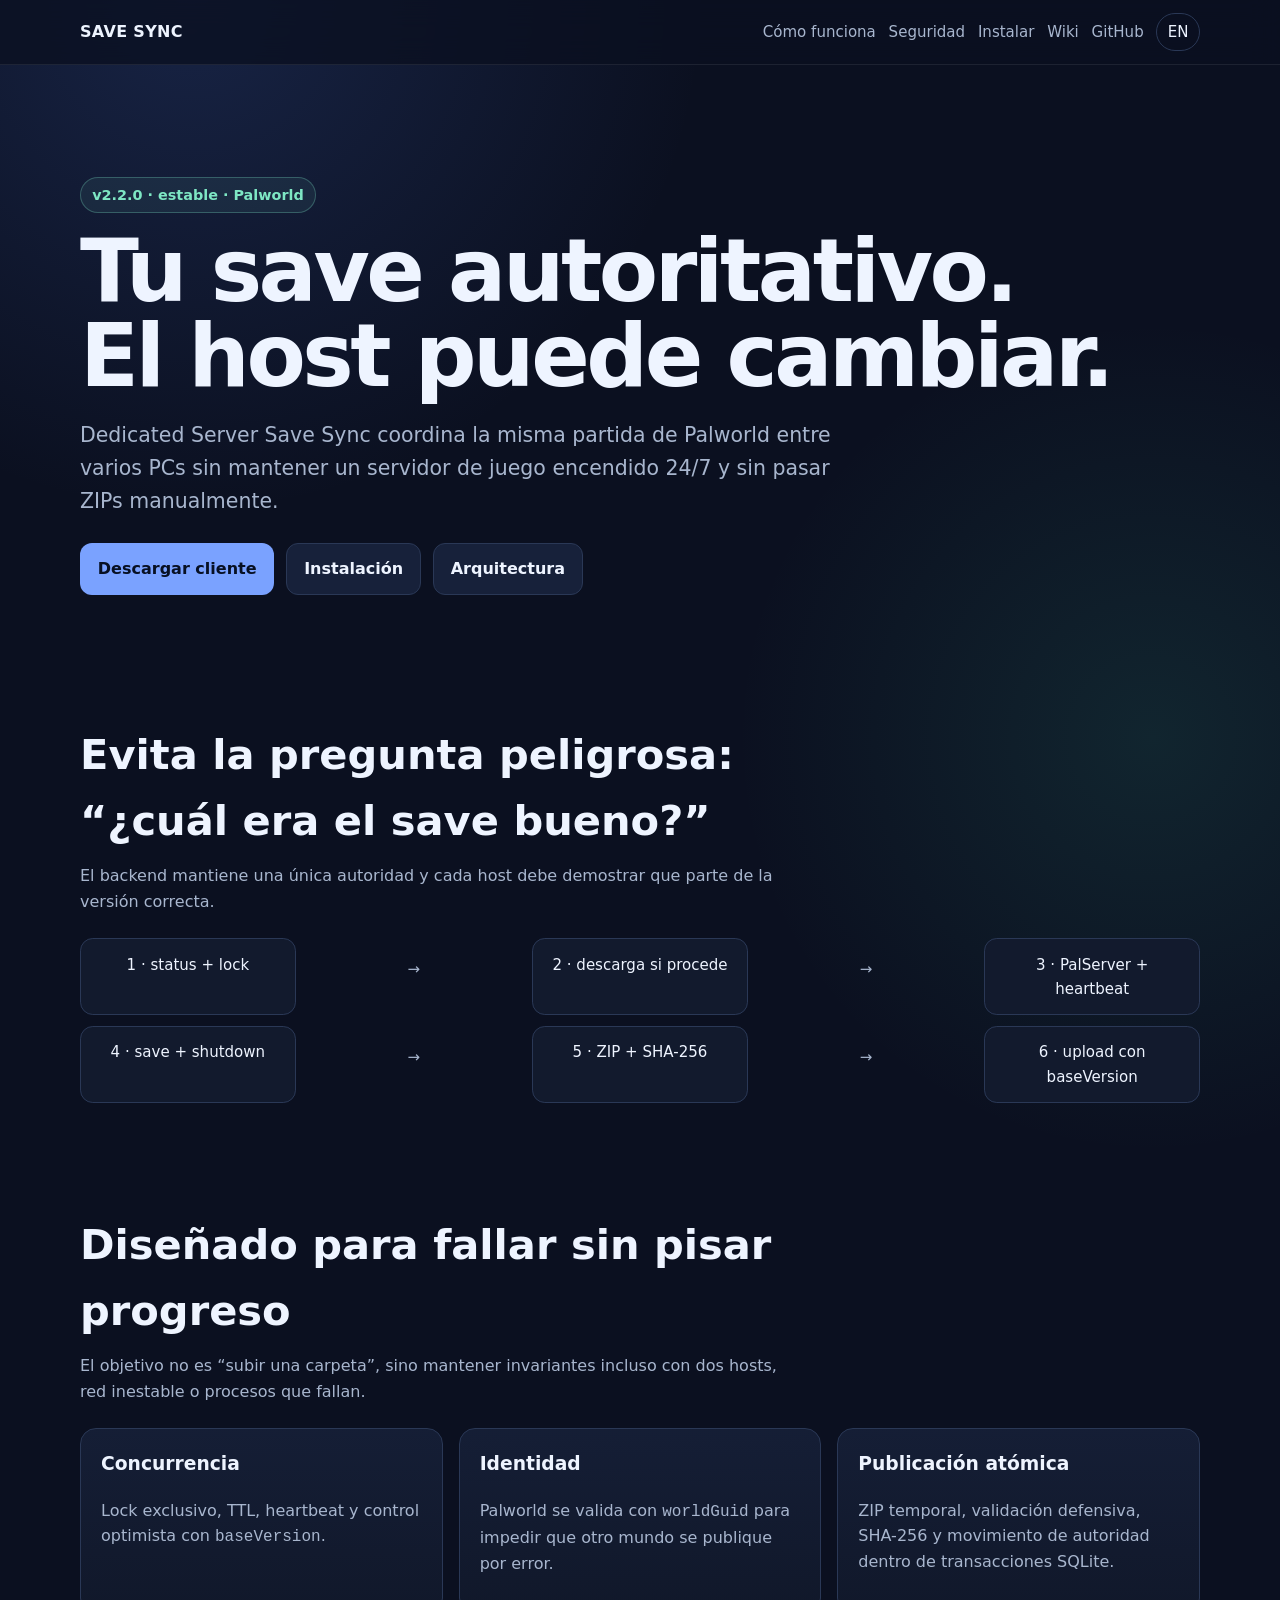
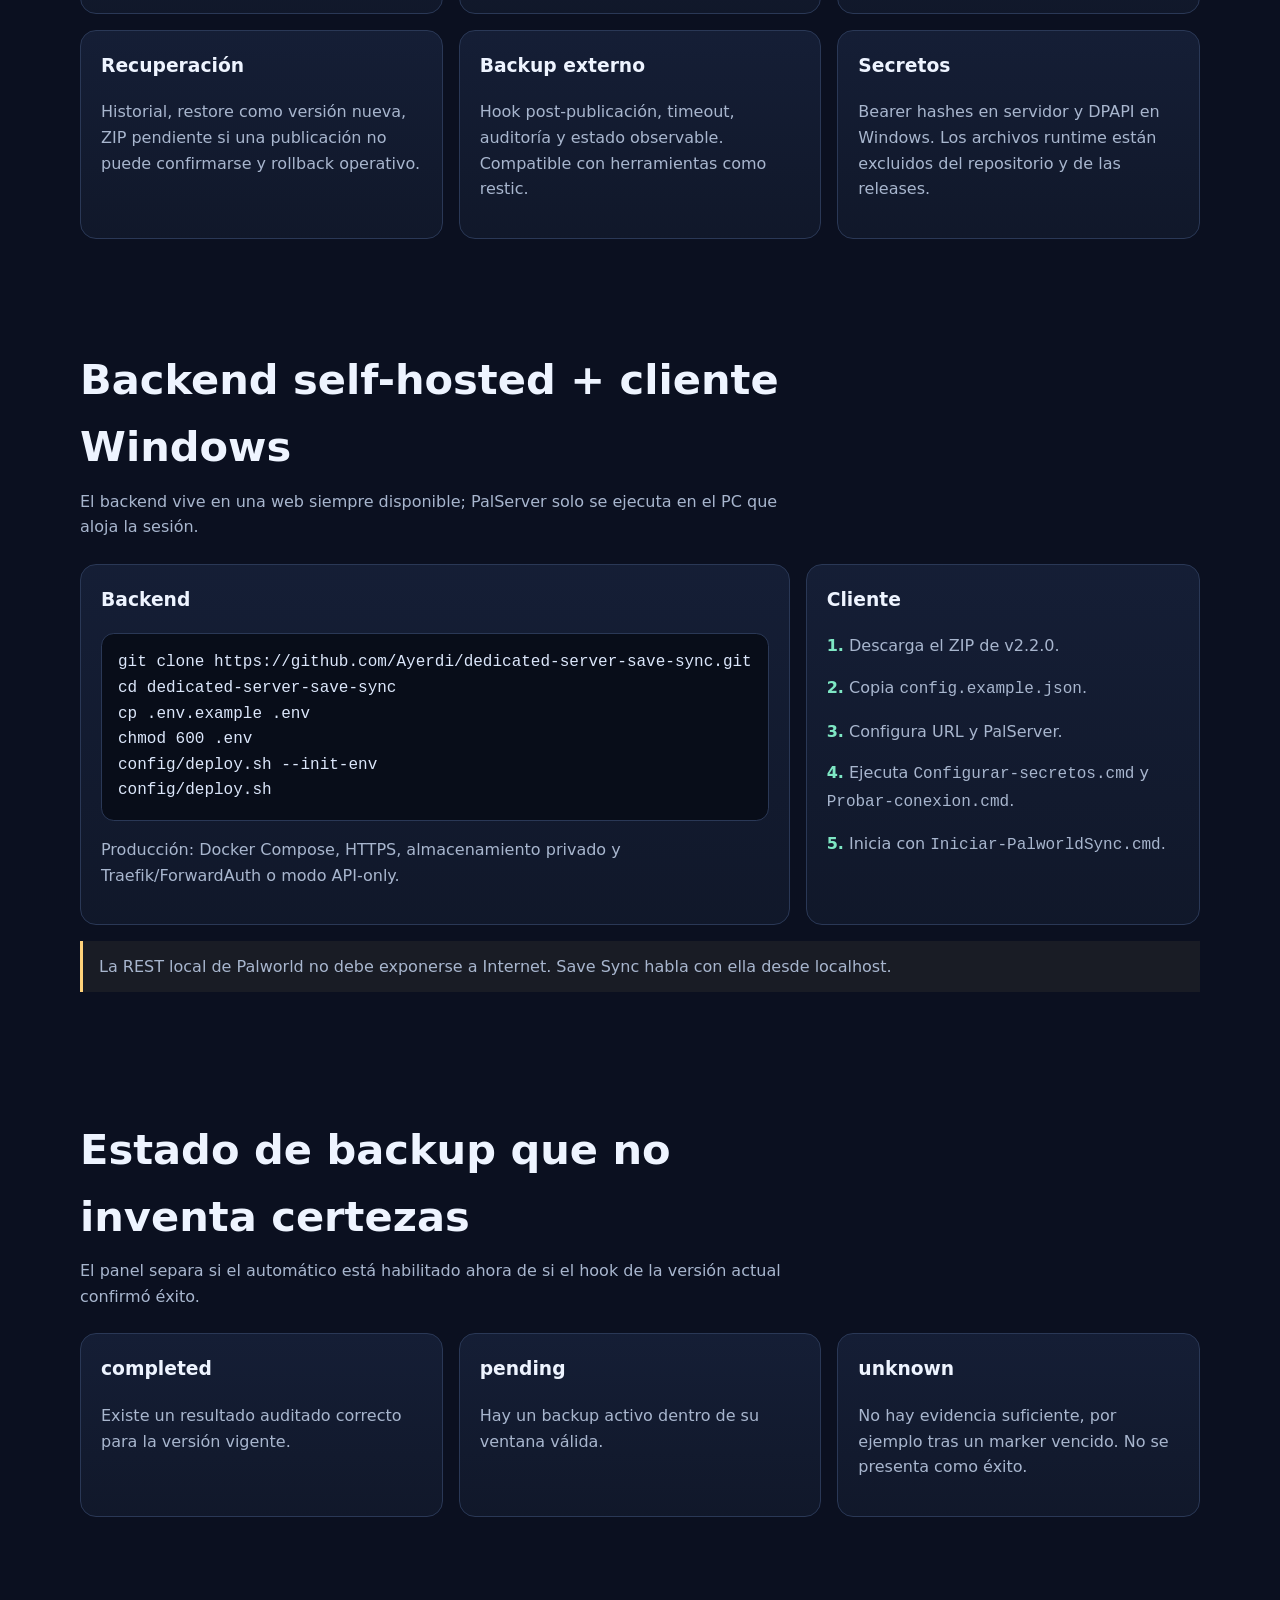
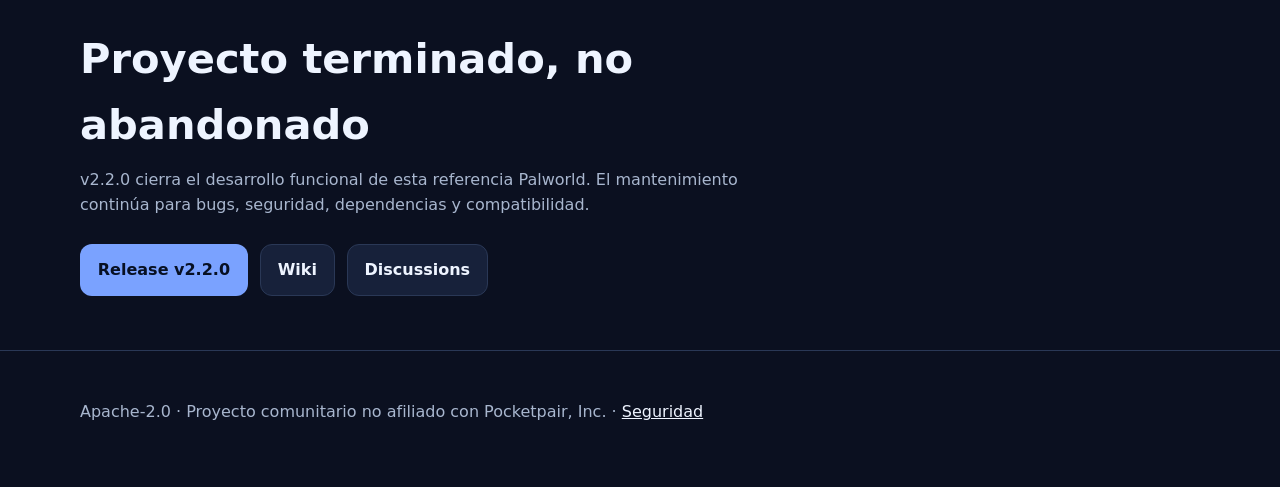
==== site/index.html @ 67faeaa0 "docs: añadir GitHub Pages bilingüe" ====
<!doctype html>
<html lang="es">
<head>
  <meta charset="utf-8">
  <meta name="viewport" content="width=device-width, initial-scale=1">
  <meta name="description" content="Sincronización segura de saves para alternar el servidor dedicado de Palworld entre varios PCs.">
  <title>Dedicated Server Save Sync · Palworld</title>
  <link rel="stylesheet" href="./assets/style.css">
</head>
<body>
<nav>
  <div class="wrap navbar">
    <a class="brand" href="./">SAVE SYNC</a>
    <div class="navlinks">
      <a href="#como">Cómo funciona</a>
      <a href="#seguridad">Seguridad</a>
      <a href="#instalar">Instalar</a>
      <a href="https://github.com/Ayerdi/dedicated-server-save-sync/wiki">Wiki</a>
      <a href="https://github.com/Ayerdi/dedicated-server-save-sync">GitHub</a>
      <a class="lang" href="./en/">EN</a>
    </div>
  </div>
</nav>

<header class="hero">
  <div class="wrap">
    <span class="kicker">v2.2.0 · estable · Palworld</span>
    <h1>Tu save autoritativo.<br>El host puede cambiar.</h1>
    <p>
      Dedicated Server Save Sync coordina la misma partida de Palworld entre
      varios PCs sin mantener un servidor de juego encendido 24/7 y sin pasar
      ZIPs manualmente.
    </p>
    <div class="actions">
      <a class="button primary" href="https://github.com/Ayerdi/dedicated-server-save-sync/releases/latest">Descargar cliente</a>
      <a class="button" href="https://github.com/Ayerdi/dedicated-server-save-sync#inicio-rápido">Instalación</a>
      <a class="button" href="https://github.com/Ayerdi/dedicated-server-save-sync/blob/main/docs/ARCHITECTURE.md">Arquitectura</a>
    </div>
  </div>
</header>

<main>
<section id="como">
  <div class="wrap">
    <div class="section-title">
      <h2>Evita la pregunta peligrosa: “¿cuál era el save bueno?”</h2>
      <p>El backend mantiene una única autoridad y cada host debe demostrar que parte de la versión correcta.</p>
    </div>
    <div class="flow">
      <div>1 · status + lock</div><div class="arrow">→</div>
      <div>2 · descarga si procede</div><div class="arrow">→</div>
      <div>3 · PalServer + heartbeat</div>
    </div>
    <div class="flow" style="margin-top:.65rem">
      <div>4 · save + shutdown</div><div class="arrow">→</div>
      <div>5 · ZIP + SHA-256</div><div class="arrow">→</div>
      <div>6 · upload con baseVersion</div>
    </div>
  </div>
</section>

<section id="seguridad">
  <div class="wrap">
    <div class="section-title">
      <h2>Diseñado para fallar sin pisar progreso</h2>
      <p>El objetivo no es “subir una carpeta”, sino mantener invariantes incluso con dos hosts, red inestable o procesos que fallan.</p>
    </div>
    <div class="grid">
      <article class="card"><h3>Concurrencia</h3><p>Lock exclusivo, TTL, heartbeat y control optimista con <code>baseVersion</code>.</p></article>
      <article class="card"><h3>Identidad</h3><p>Palworld se valida con <code>worldGuid</code> para impedir que otro mundo se publique por error.</p></article>
      <article class="card"><h3>Publicación atómica</h3><p>ZIP temporal, validación defensiva, SHA-256 y movimiento de autoridad dentro de transacciones SQLite.</p></article>
      <article class="card"><h3>Recuperación</h3><p>Historial, restore como versión nueva, ZIP pendiente si una publicación no puede confirmarse y rollback operativo.</p></article>
      <article class="card"><h3>Backup externo</h3><p>Hook post-publicación, timeout, auditoría y estado observable. Compatible con herramientas como restic.</p></article>
      <article class="card"><h3>Secretos</h3><p>Bearer hashes en servidor y DPAPI en Windows. Los archivos runtime están excluidos del repositorio y de las releases.</p></article>
    </div>
  </div>
</section>

<section id="instalar">
  <div class="wrap">
    <div class="section-title">
      <h2>Backend self-hosted + cliente Windows</h2>
      <p>El backend vive en una web siempre disponible; PalServer solo se ejecuta en el PC que aloja la sesión.</p>
    </div>
    <div class="status">
      <div class="card">
        <h3>Backend</h3>
        <pre>git clone https://github.com/Ayerdi/dedicated-server-save-sync.git
cd dedicated-server-save-sync
cp .env.example .env
chmod 600 .env
config/deploy.sh --init-env
config/deploy.sh</pre>
        <p>Producción: Docker Compose, HTTPS, almacenamiento privado y Traefik/ForwardAuth o modo API-only.</p>
      </div>
      <div class="card">
        <h3>Cliente</h3>
        <p><strong>1.</strong> Descarga el ZIP de v2.2.0.</p>
        <p><strong>2.</strong> Copia <code>config.example.json</code>.</p>
        <p><strong>3.</strong> Configura URL y PalServer.</p>
        <p><strong>4.</strong> Ejecuta <code>Configurar-secretos.cmd</code> y <code>Probar-conexion.cmd</code>.</p>
        <p><strong>5.</strong> Inicia con <code>Iniciar-PalworldSync.cmd</code>.</p>
      </div>
    </div>
    <p class="note">La REST local de Palworld no debe exponerse a Internet. Save Sync habla con ella desde localhost.</p>
  </div>
</section>

<section>
  <div class="wrap">
    <div class="section-title">
      <h2>Estado de backup que no inventa certezas</h2>
      <p>El panel separa si el automático está habilitado ahora de si el hook de la versión actual confirmó éxito.</p>
    </div>
    <div class="grid">
      <div class="card"><h3>completed</h3><p>Existe un resultado auditado correcto para la versión vigente.</p></div>
      <div class="card"><h3>pending</h3><p>Hay un backup activo dentro de su ventana válida.</p></div>
      <div class="card"><h3>unknown</h3><p>No hay evidencia suficiente, por ejemplo tras un marker vencido. No se presenta como éxito.</p></div>
    </div>
  </div>
</section>

<section>
  <div class="wrap">
    <div class="section-title">
      <h2>Proyecto terminado, no abandonado</h2>
      <p>v2.2.0 cierra el desarrollo funcional de esta referencia Palworld. El mantenimiento continúa para bugs, seguridad, dependencias y compatibilidad.</p>
    </div>
    <div class="actions">
      <a class="button primary" href="https://github.com/Ayerdi/dedicated-server-save-sync/releases/latest">Release v2.2.0</a>
      <a class="button" href="https://github.com/Ayerdi/dedicated-server-save-sync/wiki">Wiki</a>
      <a class="button" href="https://github.com/Ayerdi/dedicated-server-save-sync/discussions">Discussions</a>
    </div>
  </div>
</section>
</main>

<footer>
  <div class="wrap">
    Apache-2.0 · Proyecto comunitario no afiliado con Pocketpair, Inc. ·
    <a href="https://github.com/Ayerdi/dedicated-server-save-sync/security/policy">Seguridad</a>
  </div>
</footer>
</body>
</html>
---- site/assets/style.css ----
:root {
  color-scheme: dark;
  --bg: #0b1020;
  --panel: #121a2d;
  --panel-2: #17213a;
  --text: #eef4ff;
  --muted: #a8b6ce;
  --line: #2a3856;
  --accent: #7aa2ff;
  --accent-2: #7ee7c4;
  --warn: #ffd27a;
  --max: 1120px;
  font-family: Inter, ui-sans-serif, system-ui, -apple-system, BlinkMacSystemFont,
    "Segoe UI", sans-serif;
}
* { box-sizing: border-box; }
html { scroll-behavior: smooth; }
body {
  margin: 0;
  background:
    radial-gradient(circle at 15% 0%, rgba(68, 105, 200, .22), transparent 32rem),
    radial-gradient(circle at 90% 20%, rgba(61, 189, 155, .12), transparent 26rem),
    var(--bg);
  color: var(--text);
  line-height: 1.6;
}
a { color: inherit; }
.wrap { width: min(var(--max), calc(100% - 2rem)); margin: 0 auto; }
nav {
  position: sticky; top: 0; z-index: 10;
  border-bottom: 1px solid rgba(255,255,255,.08);
  backdrop-filter: blur(14px);
  background: rgba(11,16,32,.78);
}
.navbar {
  min-height: 64px; display: flex; align-items: center; gap: 1rem;
  justify-content: space-between;
}
.brand { font-weight: 800; letter-spacing: .02em; text-decoration: none; }
.navlinks { display: flex; flex-wrap: wrap; gap: .8rem; align-items: center; }
.navlinks a { color: var(--muted); text-decoration: none; font-size: .94rem; }
.navlinks a:hover { color: var(--text); }
.lang {
  border: 1px solid var(--line); border-radius: 999px; padding: .35rem .65rem;
  color: var(--text) !important;
}
.hero { padding: 7rem 0 4.5rem; }
.kicker {
  display: inline-flex; gap: .5rem; align-items: center;
  padding: .35rem .7rem; border-radius: 999px;
  border: 1px solid rgba(126,231,196,.28);
  color: var(--accent-2); background: rgba(126,231,196,.08);
  font-size: .9rem; font-weight: 700;
}
h1 { font-size: clamp(2.6rem, 8vw, 5.4rem); line-height: .98; margin: 1rem 0; letter-spacing: -.04em; }
.hero p { max-width: 760px; font-size: clamp(1.08rem, 2vw, 1.28rem); color: var(--muted); }
.actions { display: flex; flex-wrap: wrap; gap: .75rem; margin-top: 1.6rem; }
.button {
  display: inline-flex; align-items: center; justify-content: center;
  padding: .78rem 1.05rem; border-radius: .75rem; text-decoration: none;
  font-weight: 700; border: 1px solid var(--line);
  background: var(--panel-2);
}
.button.primary { background: var(--accent); color: #071023; border-color: transparent; }
.button:hover { transform: translateY(-1px); }
section { padding: 3.4rem 0; }
.section-title { max-width: 720px; margin-bottom: 1.5rem; }
.section-title h2 { margin: 0 0 .5rem; font-size: clamp(1.8rem, 4vw, 2.6rem); }
.section-title p { margin: 0; color: var(--muted); }
.grid { display: grid; grid-template-columns: repeat(3, 1fr); gap: 1rem; }
.card {
  border: 1px solid var(--line); border-radius: 1rem; padding: 1.25rem;
  background: linear-gradient(180deg, rgba(23,33,58,.82), rgba(18,26,45,.8));
}
.card h3 { margin-top: 0; }
.card p, .card li { color: var(--muted); }
.card code, pre {
  font-family: ui-monospace, SFMono-Regular, Menlo, Consolas, monospace;
}
pre {
  overflow-x: auto; background: #080d19; padding: 1rem; border-radius: .8rem;
  border: 1px solid var(--line); color: #dce7fb;
}
.flow {
  display: grid; grid-template-columns: repeat(5, 1fr); gap: .65rem; align-items: stretch;
}
.flow div {
  border: 1px solid var(--line); border-radius: .8rem; padding: .85rem;
  background: var(--panel); text-align: center; font-size: .94rem;
}
.flow .arrow { border: 0; background: transparent; color: var(--muted); padding-top: 1.2rem; }
.status {
  display: grid; grid-template-columns: 1fr 1fr; gap: 1rem;
}
.status strong { color: var(--accent-2); }
.note {
  border-left: 3px solid var(--warn); padding: .8rem 1rem; color: var(--muted);
  background: rgba(255,210,122,.06);
}
footer { padding: 3rem 0 4rem; color: var(--muted); border-top: 1px solid var(--line); }
footer a { color: var(--text); }
@media (max-width: 820px) {
  .grid, .status { grid-template-columns: 1fr; }
  .flow { grid-template-columns: 1fr; }
  .flow .arrow { padding: 0; transform: rotate(90deg); }
  .hero { padding-top: 4.5rem; }
}
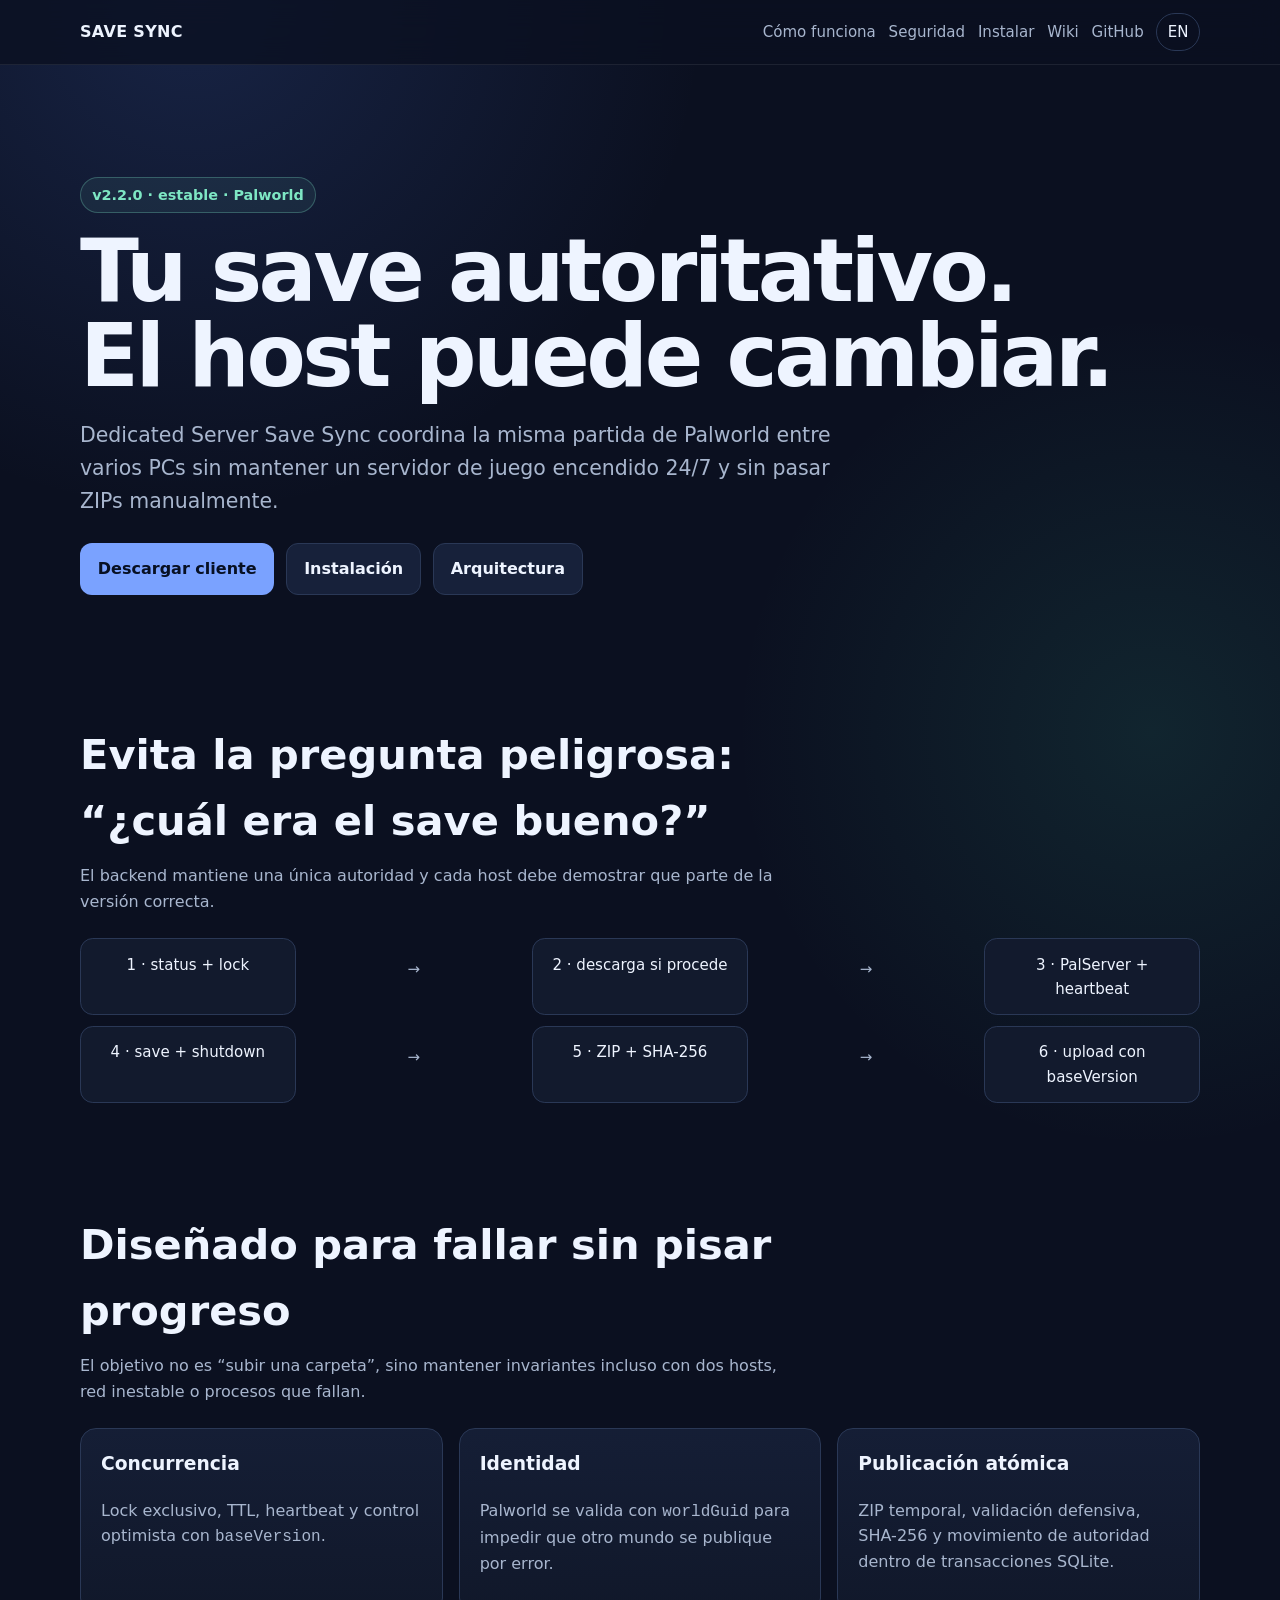
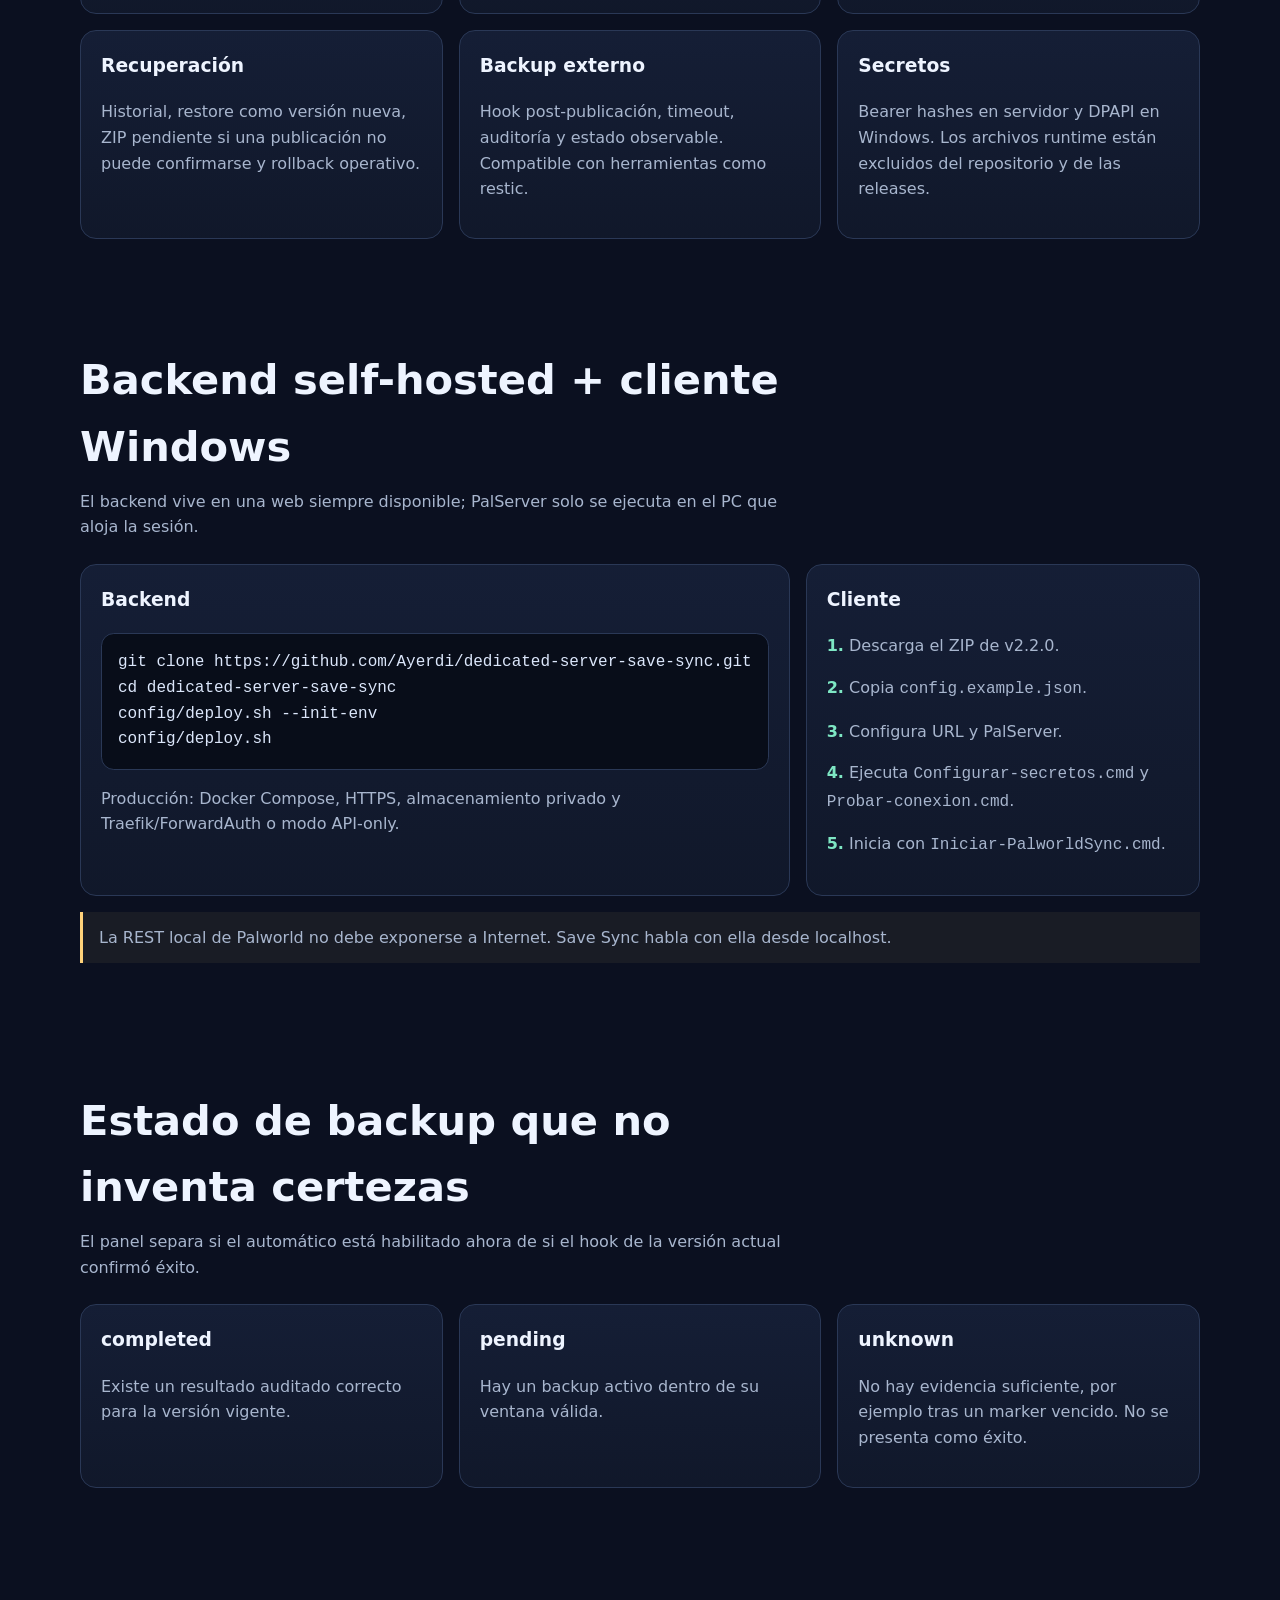
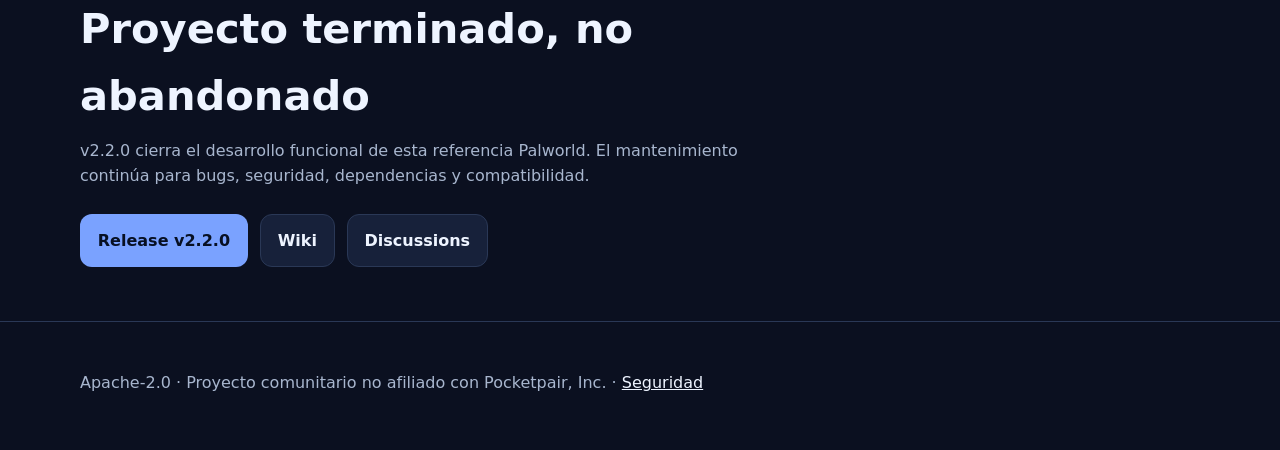
==== commit 43b0a47b: "docs: corregir flujo de instalación inicial" ====
--- a/site/index.html
+++ b/site/index.html
@@ -87,8 +87,6 @@
         <h3>Backend</h3>
         <pre>git clone https://github.com/Ayerdi/dedicated-server-save-sync.git
 cd dedicated-server-save-sync
-cp .env.example .env
-chmod 600 .env
 config/deploy.sh --init-env
 config/deploy.sh</pre>
         <p>Producción: Docker Compose, HTTPS, almacenamiento privado y Traefik/ForwardAuth o modo API-only.</p>
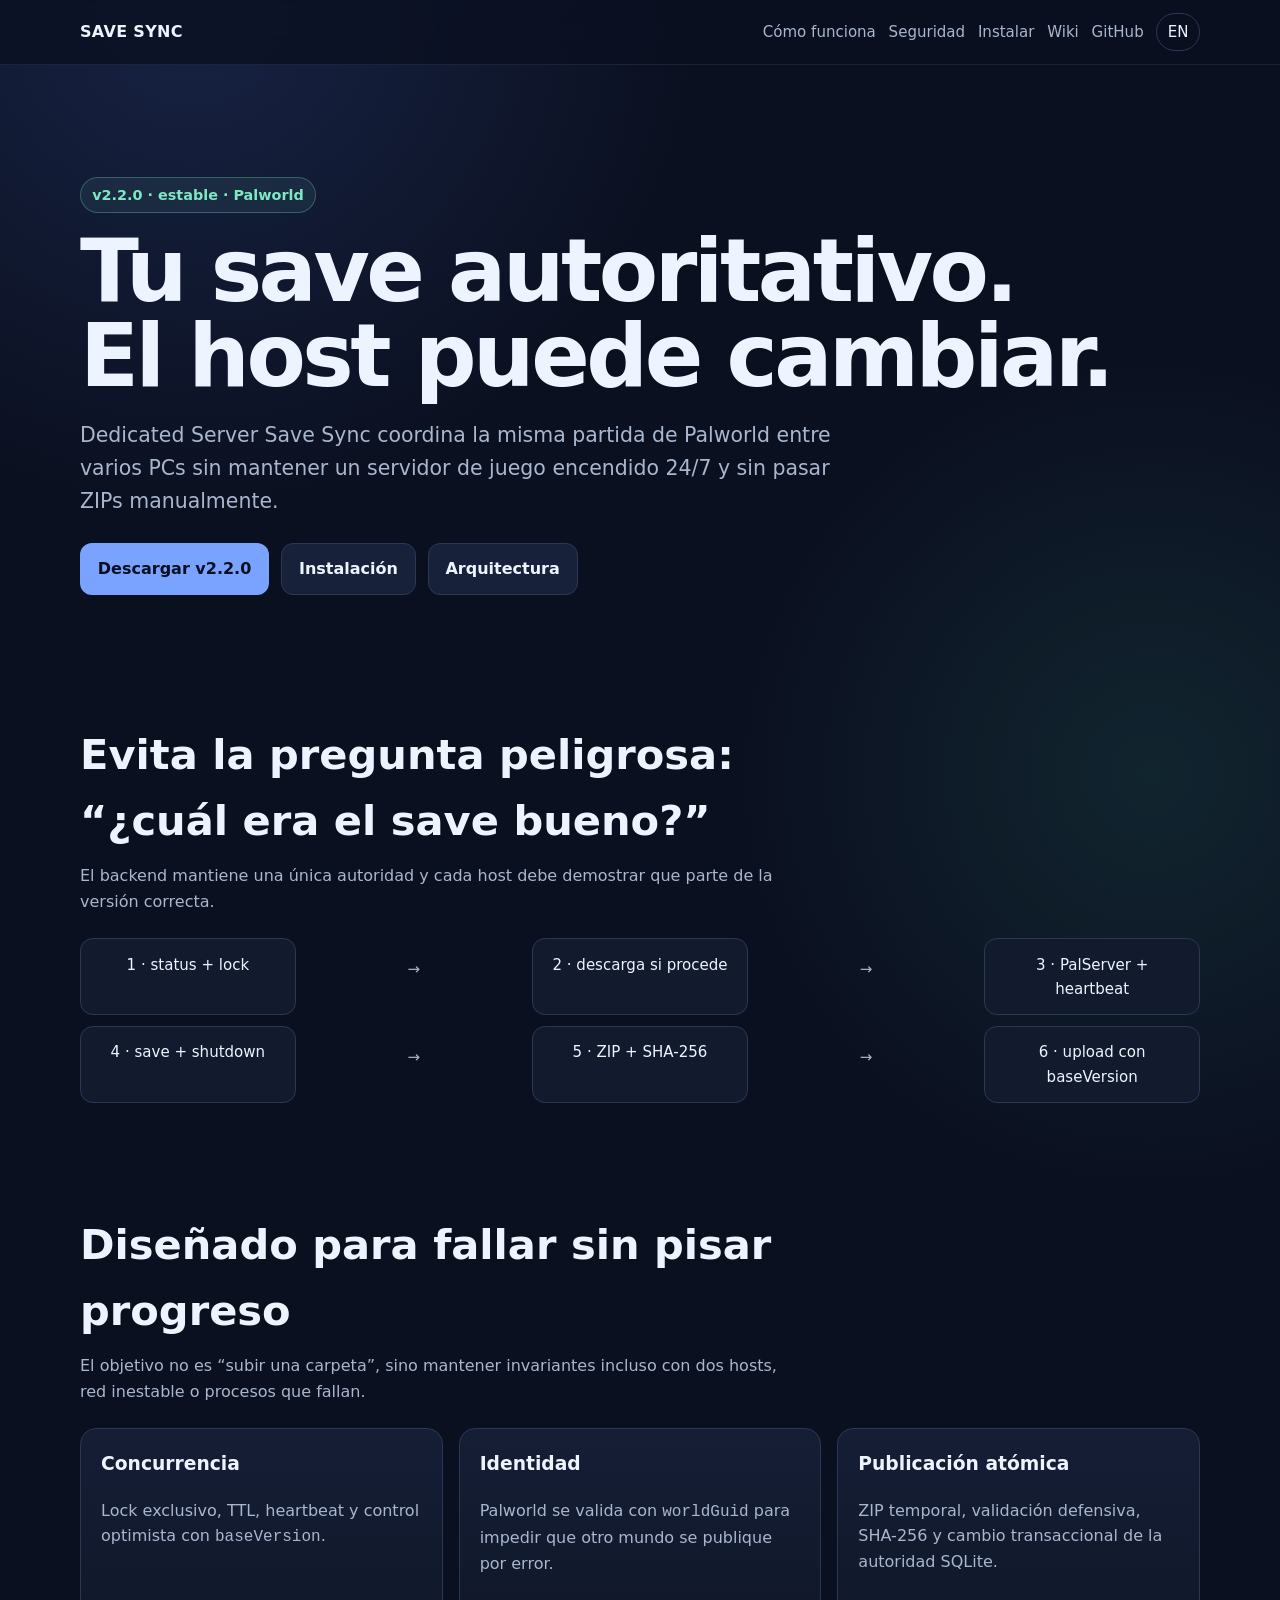
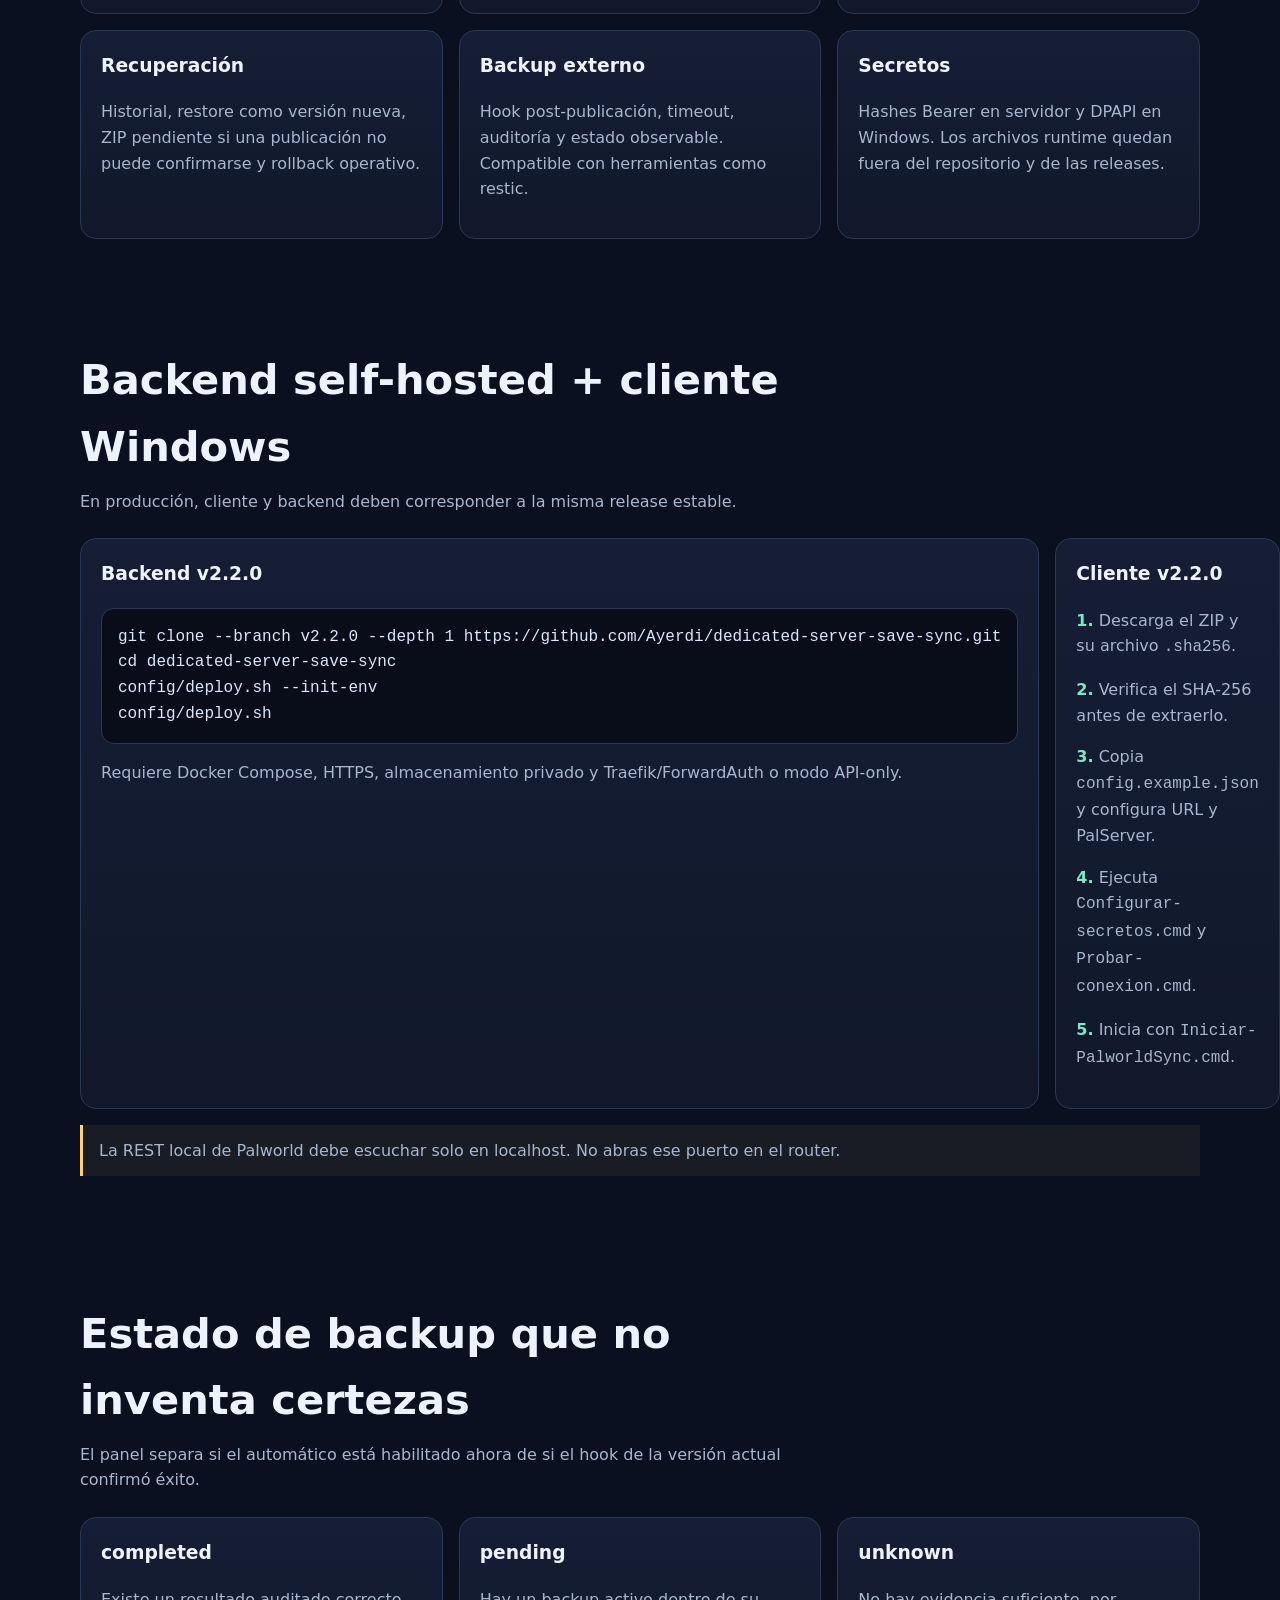
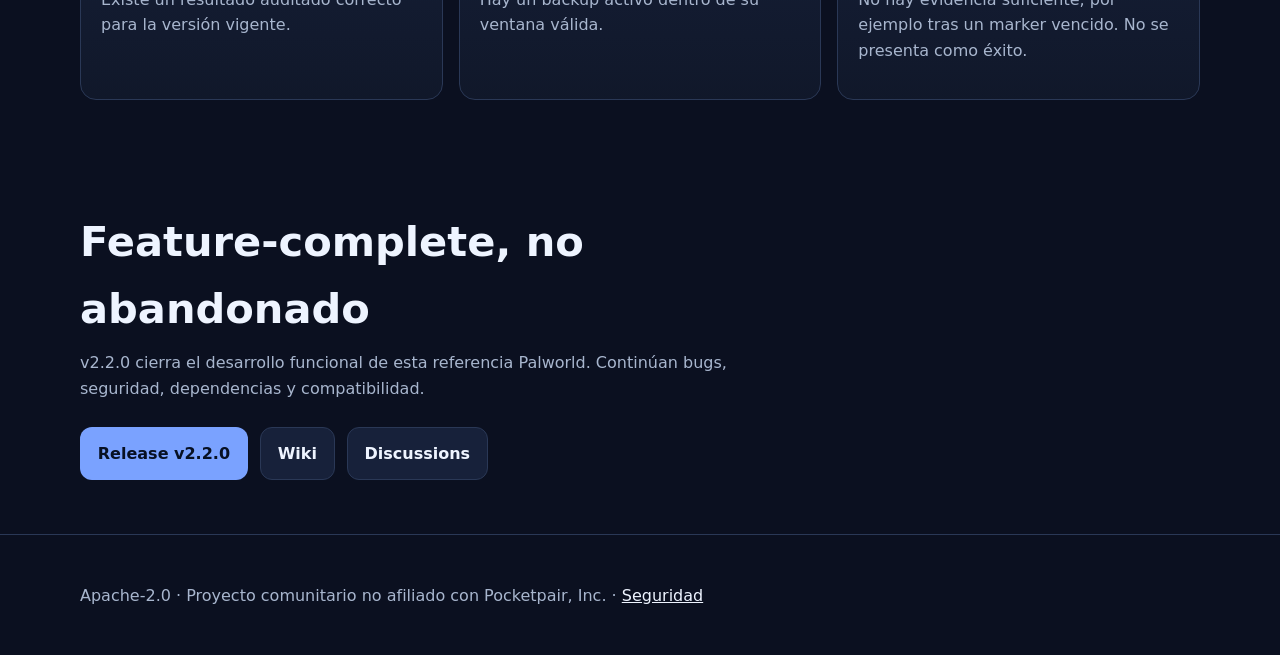
==== commit abd54661: "docs: harden public release" ====
--- a/site/index.html
+++ b/site/index.html
@@ -4,11 +4,17 @@
   <meta charset="utf-8">
   <meta name="viewport" content="width=device-width, initial-scale=1">
   <meta name="description" content="Sincronización segura de saves para alternar el servidor dedicado de Palworld entre varios PCs.">
+  <link rel="canonical" href="https://ayerdi.github.io/dedicated-server-save-sync/">
+  <link rel="alternate" hreflang="es" href="https://ayerdi.github.io/dedicated-server-save-sync/">
+  <link rel="alternate" hreflang="en" href="https://ayerdi.github.io/dedicated-server-save-sync/en/">
+  <link rel="alternate" hreflang="x-default" href="https://ayerdi.github.io/dedicated-server-save-sync/">
+  <meta name="theme-color" content="#0b1020">
   <title>Dedicated Server Save Sync · Palworld</title>
   <link rel="stylesheet" href="./assets/style.css">
 </head>
 <body>
-<nav>
+<a class="skip-link" href="#contenido">Saltar al contenido</a>
+<nav aria-label="Navegación principal">
   <div class="wrap navbar">
     <a class="brand" href="./">SAVE SYNC</a>
     <div class="navlinks">
@@ -17,7 +23,7 @@
       <a href="#instalar">Instalar</a>
       <a href="https://github.com/Ayerdi/dedicated-server-save-sync/wiki">Wiki</a>
       <a href="https://github.com/Ayerdi/dedicated-server-save-sync">GitHub</a>
-      <a class="lang" href="./en/">EN</a>
+      <a class="lang" href="./en/" lang="en" hreflang="en">EN</a>
     </div>
   </div>
 </nav>
@@ -32,28 +38,28 @@
       ZIPs manualmente.
     </p>
     <div class="actions">
-      <a class="button primary" href="https://github.com/Ayerdi/dedicated-server-save-sync/releases/latest">Descargar cliente</a>
-      <a class="button" href="https://github.com/Ayerdi/dedicated-server-save-sync#inicio-rápido">Instalación</a>
-      <a class="button" href="https://github.com/Ayerdi/dedicated-server-save-sync/blob/main/docs/ARCHITECTURE.md">Arquitectura</a>
+      <a class="button primary" href="https://github.com/Ayerdi/dedicated-server-save-sync/releases/tag/v2.2.0">Descargar v2.2.0</a>
+      <a class="button" href="#instalar">Instalación</a>
+      <a class="button" href="https://github.com/Ayerdi/dedicated-server-save-sync/blob/v2.2.0/docs/ARCHITECTURE.md">Arquitectura</a>
     </div>
   </div>
 </header>
 
-<main>
+<main id="contenido">
 <section id="como">
   <div class="wrap">
     <div class="section-title">
       <h2>Evita la pregunta peligrosa: “¿cuál era el save bueno?”</h2>
       <p>El backend mantiene una única autoridad y cada host debe demostrar que parte de la versión correcta.</p>
     </div>
-    <div class="flow">
-      <div>1 · status + lock</div><div class="arrow">→</div>
-      <div>2 · descarga si procede</div><div class="arrow">→</div>
+    <div class="flow" aria-label="Flujo de inicio">
+      <div>1 · status + lock</div><div class="arrow" aria-hidden="true">→</div>
+      <div>2 · descarga si procede</div><div class="arrow" aria-hidden="true">→</div>
       <div>3 · PalServer + heartbeat</div>
     </div>
-    <div class="flow" style="margin-top:.65rem">
-      <div>4 · save + shutdown</div><div class="arrow">→</div>
-      <div>5 · ZIP + SHA-256</div><div class="arrow">→</div>
+    <div class="flow flow-secondary" aria-label="Flujo de publicación">
+      <div>4 · save + shutdown</div><div class="arrow" aria-hidden="true">→</div>
+      <div>5 · ZIP + SHA-256</div><div class="arrow" aria-hidden="true">→</div>
       <div>6 · upload con baseVersion</div>
     </div>
   </div>
@@ -68,10 +74,10 @@
     <div class="grid">
       <article class="card"><h3>Concurrencia</h3><p>Lock exclusivo, TTL, heartbeat y control optimista con <code>baseVersion</code>.</p></article>
       <article class="card"><h3>Identidad</h3><p>Palworld se valida con <code>worldGuid</code> para impedir que otro mundo se publique por error.</p></article>
-      <article class="card"><h3>Publicación atómica</h3><p>ZIP temporal, validación defensiva, SHA-256 y movimiento de autoridad dentro de transacciones SQLite.</p></article>
+      <article class="card"><h3>Publicación atómica</h3><p>ZIP temporal, validación defensiva, SHA-256 y cambio transaccional de la autoridad SQLite.</p></article>
       <article class="card"><h3>Recuperación</h3><p>Historial, restore como versión nueva, ZIP pendiente si una publicación no puede confirmarse y rollback operativo.</p></article>
       <article class="card"><h3>Backup externo</h3><p>Hook post-publicación, timeout, auditoría y estado observable. Compatible con herramientas como restic.</p></article>
-      <article class="card"><h3>Secretos</h3><p>Bearer hashes en servidor y DPAPI en Windows. Los archivos runtime están excluidos del repositorio y de las releases.</p></article>
+      <article class="card"><h3>Secretos</h3><p>Hashes Bearer en servidor y DPAPI en Windows. Los archivos runtime quedan fuera del repositorio y de las releases.</p></article>
     </div>
   </div>
 </section>
@@ -80,27 +86,27 @@
   <div class="wrap">
     <div class="section-title">
       <h2>Backend self-hosted + cliente Windows</h2>
-      <p>El backend vive en una web siempre disponible; PalServer solo se ejecuta en el PC que aloja la sesión.</p>
+      <p>En producción, cliente y backend deben corresponder a la misma release estable.</p>
     </div>
     <div class="status">
       <div class="card">
-        <h3>Backend</h3>
-        <pre>git clone https://github.com/Ayerdi/dedicated-server-save-sync.git
+        <h3>Backend v2.2.0</h3>
+        <pre>git clone --branch v2.2.0 --depth 1 https://github.com/Ayerdi/dedicated-server-save-sync.git
 cd dedicated-server-save-sync
 config/deploy.sh --init-env
 config/deploy.sh</pre>
-        <p>Producción: Docker Compose, HTTPS, almacenamiento privado y Traefik/ForwardAuth o modo API-only.</p>
+        <p>Requiere Docker Compose, HTTPS, almacenamiento privado y Traefik/ForwardAuth o modo API-only.</p>
       </div>
       <div class="card">
-        <h3>Cliente</h3>
-        <p><strong>1.</strong> Descarga el ZIP de v2.2.0.</p>
-        <p><strong>2.</strong> Copia <code>config.example.json</code>.</p>
-        <p><strong>3.</strong> Configura URL y PalServer.</p>
+        <h3>Cliente v2.2.0</h3>
+        <p><strong>1.</strong> Descarga el ZIP y su archivo <code>.sha256</code>.</p>
+        <p><strong>2.</strong> Verifica el SHA-256 antes de extraerlo.</p>
+        <p><strong>3.</strong> Copia <code>config.example.json</code> y configura URL y PalServer.</p>
         <p><strong>4.</strong> Ejecuta <code>Configurar-secretos.cmd</code> y <code>Probar-conexion.cmd</code>.</p>
         <p><strong>5.</strong> Inicia con <code>Iniciar-PalworldSync.cmd</code>.</p>
       </div>
     </div>
-    <p class="note">La REST local de Palworld no debe exponerse a Internet. Save Sync habla con ella desde localhost.</p>
+    <p class="note">La REST local de Palworld debe escuchar solo en localhost. No abras ese puerto en el router.</p>
   </div>
 </section>
 
@@ -121,11 +127,11 @@
 <section>
   <div class="wrap">
     <div class="section-title">
-      <h2>Proyecto terminado, no abandonado</h2>
-      <p>v2.2.0 cierra el desarrollo funcional de esta referencia Palworld. El mantenimiento continúa para bugs, seguridad, dependencias y compatibilidad.</p>
+      <h2>Feature-complete, no abandonado</h2>
+      <p>v2.2.0 cierra el desarrollo funcional de esta referencia Palworld. Continúan bugs, seguridad, dependencias y compatibilidad.</p>
     </div>
     <div class="actions">
-      <a class="button primary" href="https://github.com/Ayerdi/dedicated-server-save-sync/releases/latest">Release v2.2.0</a>
+      <a class="button primary" href="https://github.com/Ayerdi/dedicated-server-save-sync/releases/tag/v2.2.0">Release v2.2.0</a>
       <a class="button" href="https://github.com/Ayerdi/dedicated-server-save-sync/wiki">Wiki</a>
       <a class="button" href="https://github.com/Ayerdi/dedicated-server-save-sync/discussions">Discussions</a>
     </div>
--- a/site/assets/style.css
+++ b/site/assets/style.css
@@ -25,6 +25,23 @@
   line-height: 1.6;
 }
 a { color: inherit; }
+a:focus-visible, button:focus-visible {
+  outline: 3px solid var(--warn);
+  outline-offset: 3px;
+}
+.skip-link {
+  position: fixed;
+  top: .75rem;
+  left: .75rem;
+  z-index: 100;
+  padding: .65rem .85rem;
+  border-radius: .55rem;
+  background: var(--text);
+  color: var(--bg);
+  transform: translateY(-200%);
+  transition: transform .15s ease;
+}
+.skip-link:focus { transform: translateY(0); }
 .wrap { width: min(var(--max), calc(100% - 2rem)); margin: 0 auto; }
 nav {
   position: sticky; top: 0; z-index: 10;
@@ -60,6 +77,7 @@
   padding: .78rem 1.05rem; border-radius: .75rem; text-decoration: none;
   font-weight: 700; border: 1px solid var(--line);
   background: var(--panel-2);
+  transition: transform .15s ease, border-color .15s ease;
 }
 .button.primary { background: var(--accent); color: #071023; border-color: transparent; }
 .button:hover { transform: translateY(-1px); }
@@ -84,6 +102,7 @@
 .flow {
   display: grid; grid-template-columns: repeat(5, 1fr); gap: .65rem; align-items: stretch;
 }
+.flow-secondary { margin-top: .65rem; }
 .flow div {
   border: 1px solid var(--line); border-radius: .8rem; padding: .85rem;
   background: var(--panel); text-align: center; font-size: .94rem;
@@ -105,3 +124,7 @@
   .flow .arrow { padding: 0; transform: rotate(90deg); }
   .hero { padding-top: 4.5rem; }
 }
+@media (prefers-reduced-motion: reduce) {
+  html { scroll-behavior: auto; }
+  *, *::before, *::after { scroll-behavior: auto !important; transition: none !important; }
+}
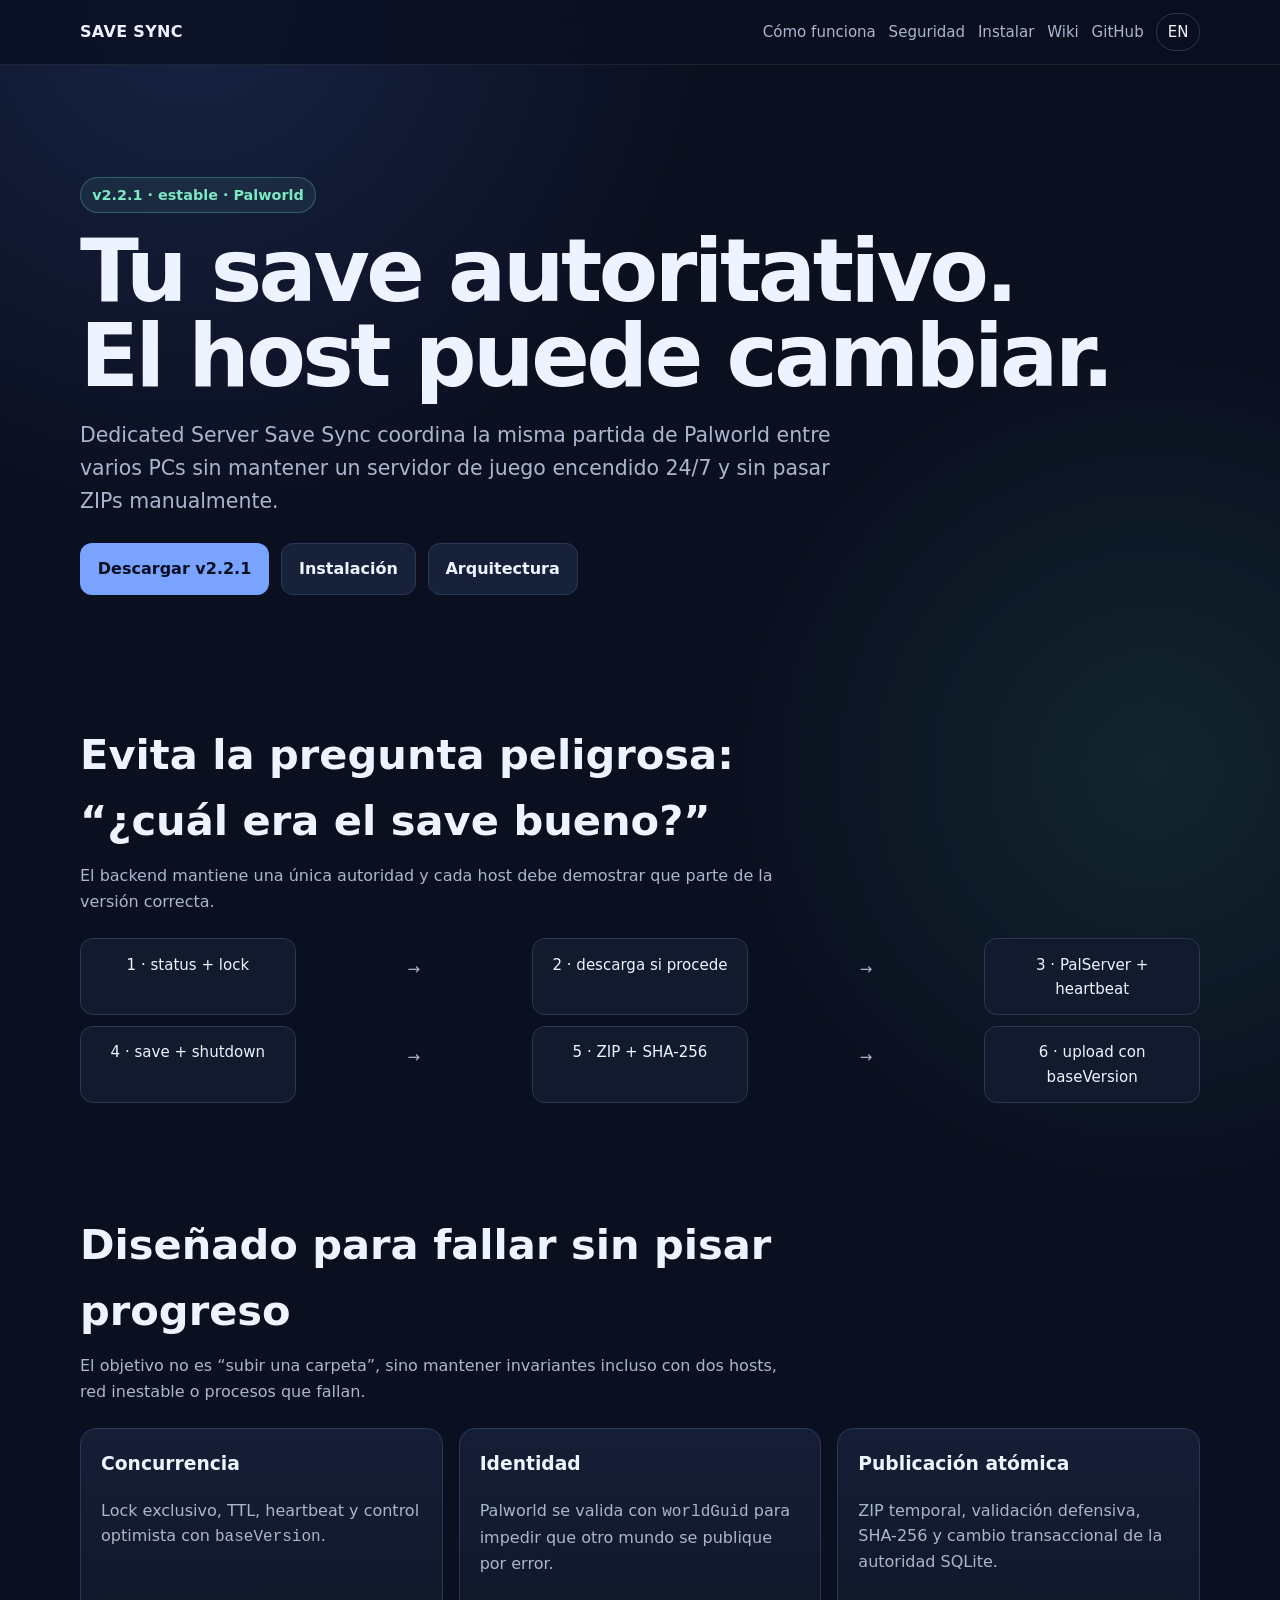
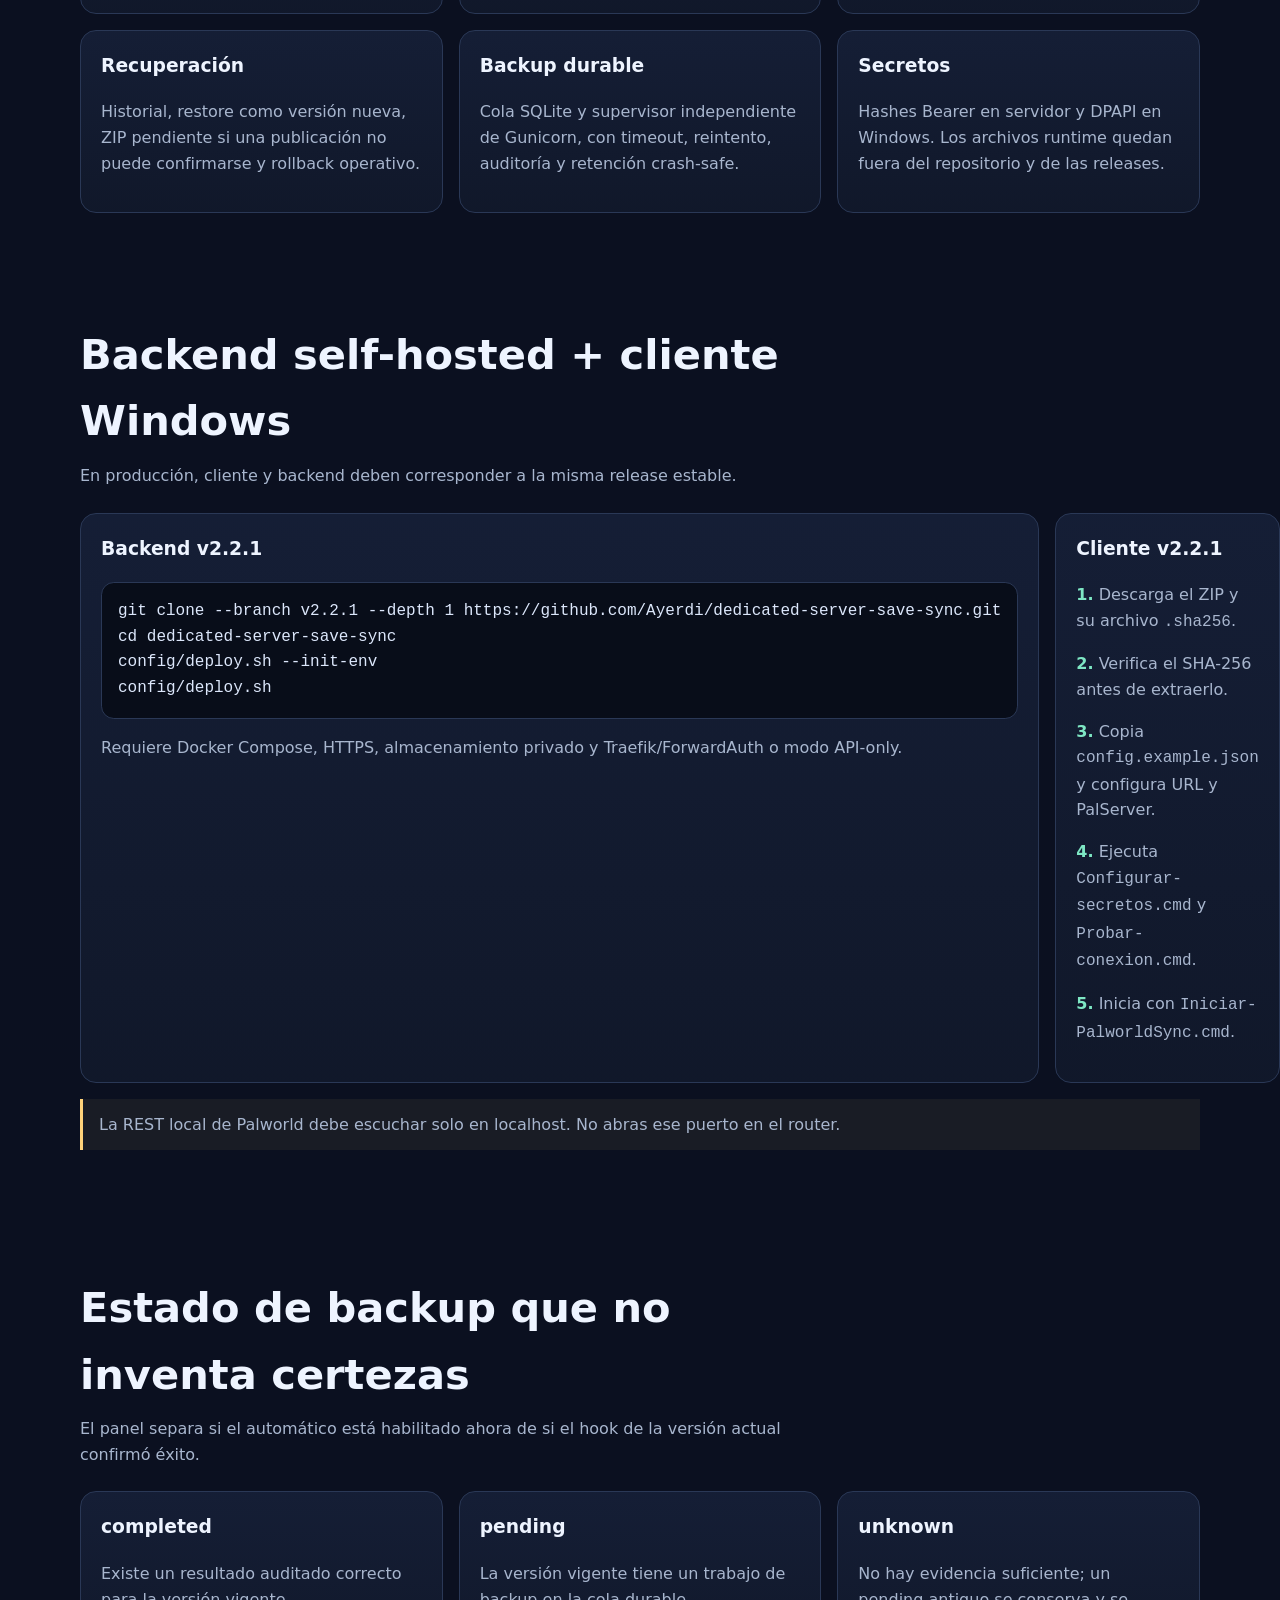
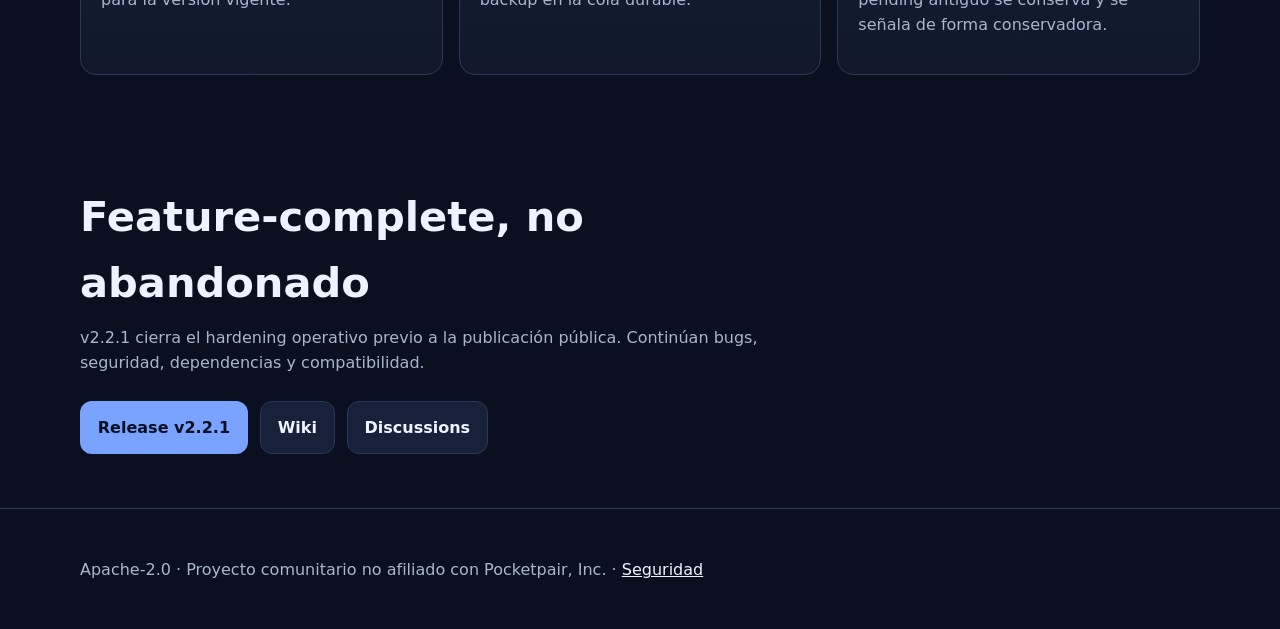
==== commit cac1fb8d: "release: preparar candidato público v2.2.1" ====
--- a/site/index.html
+++ b/site/index.html
@@ -30,7 +30,7 @@
 
 <header class="hero">
   <div class="wrap">
-    <span class="kicker">v2.2.0 · estable · Palworld</span>
+    <span class="kicker">v2.2.1 · estable · Palworld</span>
     <h1>Tu save autoritativo.<br>El host puede cambiar.</h1>
     <p>
       Dedicated Server Save Sync coordina la misma partida de Palworld entre
@@ -38,9 +38,9 @@
       ZIPs manualmente.
     </p>
     <div class="actions">
-      <a class="button primary" href="https://github.com/Ayerdi/dedicated-server-save-sync/releases/tag/v2.2.0">Descargar v2.2.0</a>
+      <a class="button primary" href="https://github.com/Ayerdi/dedicated-server-save-sync/releases/tag/v2.2.1">Descargar v2.2.1</a>
       <a class="button" href="#instalar">Instalación</a>
-      <a class="button" href="https://github.com/Ayerdi/dedicated-server-save-sync/blob/v2.2.0/docs/ARCHITECTURE.md">Arquitectura</a>
+      <a class="button" href="https://github.com/Ayerdi/dedicated-server-save-sync/blob/v2.2.1/docs/ARCHITECTURE.md">Arquitectura</a>
     </div>
   </div>
 </header>
@@ -76,7 +76,7 @@
       <article class="card"><h3>Identidad</h3><p>Palworld se valida con <code>worldGuid</code> para impedir que otro mundo se publique por error.</p></article>
       <article class="card"><h3>Publicación atómica</h3><p>ZIP temporal, validación defensiva, SHA-256 y cambio transaccional de la autoridad SQLite.</p></article>
       <article class="card"><h3>Recuperación</h3><p>Historial, restore como versión nueva, ZIP pendiente si una publicación no puede confirmarse y rollback operativo.</p></article>
-      <article class="card"><h3>Backup externo</h3><p>Hook post-publicación, timeout, auditoría y estado observable. Compatible con herramientas como restic.</p></article>
+      <article class="card"><h3>Backup durable</h3><p>Cola SQLite y supervisor independiente de Gunicorn, con timeout, reintento, auditoría y retención crash-safe.</p></article>
       <article class="card"><h3>Secretos</h3><p>Hashes Bearer en servidor y DPAPI en Windows. Los archivos runtime quedan fuera del repositorio y de las releases.</p></article>
     </div>
   </div>
@@ -90,15 +90,15 @@
     </div>
     <div class="status">
       <div class="card">
-        <h3>Backend v2.2.0</h3>
-        <pre>git clone --branch v2.2.0 --depth 1 https://github.com/Ayerdi/dedicated-server-save-sync.git
+        <h3>Backend v2.2.1</h3>
+        <pre>git clone --branch v2.2.1 --depth 1 https://github.com/Ayerdi/dedicated-server-save-sync.git
 cd dedicated-server-save-sync
 config/deploy.sh --init-env
 config/deploy.sh</pre>
         <p>Requiere Docker Compose, HTTPS, almacenamiento privado y Traefik/ForwardAuth o modo API-only.</p>
       </div>
       <div class="card">
-        <h3>Cliente v2.2.0</h3>
+        <h3>Cliente v2.2.1</h3>
         <p><strong>1.</strong> Descarga el ZIP y su archivo <code>.sha256</code>.</p>
         <p><strong>2.</strong> Verifica el SHA-256 antes de extraerlo.</p>
         <p><strong>3.</strong> Copia <code>config.example.json</code> y configura URL y PalServer.</p>
@@ -118,8 +118,8 @@
     </div>
     <div class="grid">
       <div class="card"><h3>completed</h3><p>Existe un resultado auditado correcto para la versión vigente.</p></div>
-      <div class="card"><h3>pending</h3><p>Hay un backup activo dentro de su ventana válida.</p></div>
-      <div class="card"><h3>unknown</h3><p>No hay evidencia suficiente, por ejemplo tras un marker vencido. No se presenta como éxito.</p></div>
+      <div class="card"><h3>pending</h3><p>La versión vigente tiene un trabajo de backup en la cola durable.</p></div>
+      <div class="card"><h3>unknown</h3><p>No hay evidencia suficiente; un pending antiguo se conserva y se señala de forma conservadora.</p></div>
     </div>
   </div>
 </section>
@@ -128,10 +128,10 @@
   <div class="wrap">
     <div class="section-title">
       <h2>Feature-complete, no abandonado</h2>
-      <p>v2.2.0 cierra el desarrollo funcional de esta referencia Palworld. Continúan bugs, seguridad, dependencias y compatibilidad.</p>
+      <p>v2.2.1 cierra el hardening operativo previo a la publicación pública. Continúan bugs, seguridad, dependencias y compatibilidad.</p>
     </div>
     <div class="actions">
-      <a class="button primary" href="https://github.com/Ayerdi/dedicated-server-save-sync/releases/tag/v2.2.0">Release v2.2.0</a>
+      <a class="button primary" href="https://github.com/Ayerdi/dedicated-server-save-sync/releases/tag/v2.2.1">Release v2.2.1</a>
       <a class="button" href="https://github.com/Ayerdi/dedicated-server-save-sync/wiki">Wiki</a>
       <a class="button" href="https://github.com/Ayerdi/dedicated-server-save-sync/discussions">Discussions</a>
     </div>
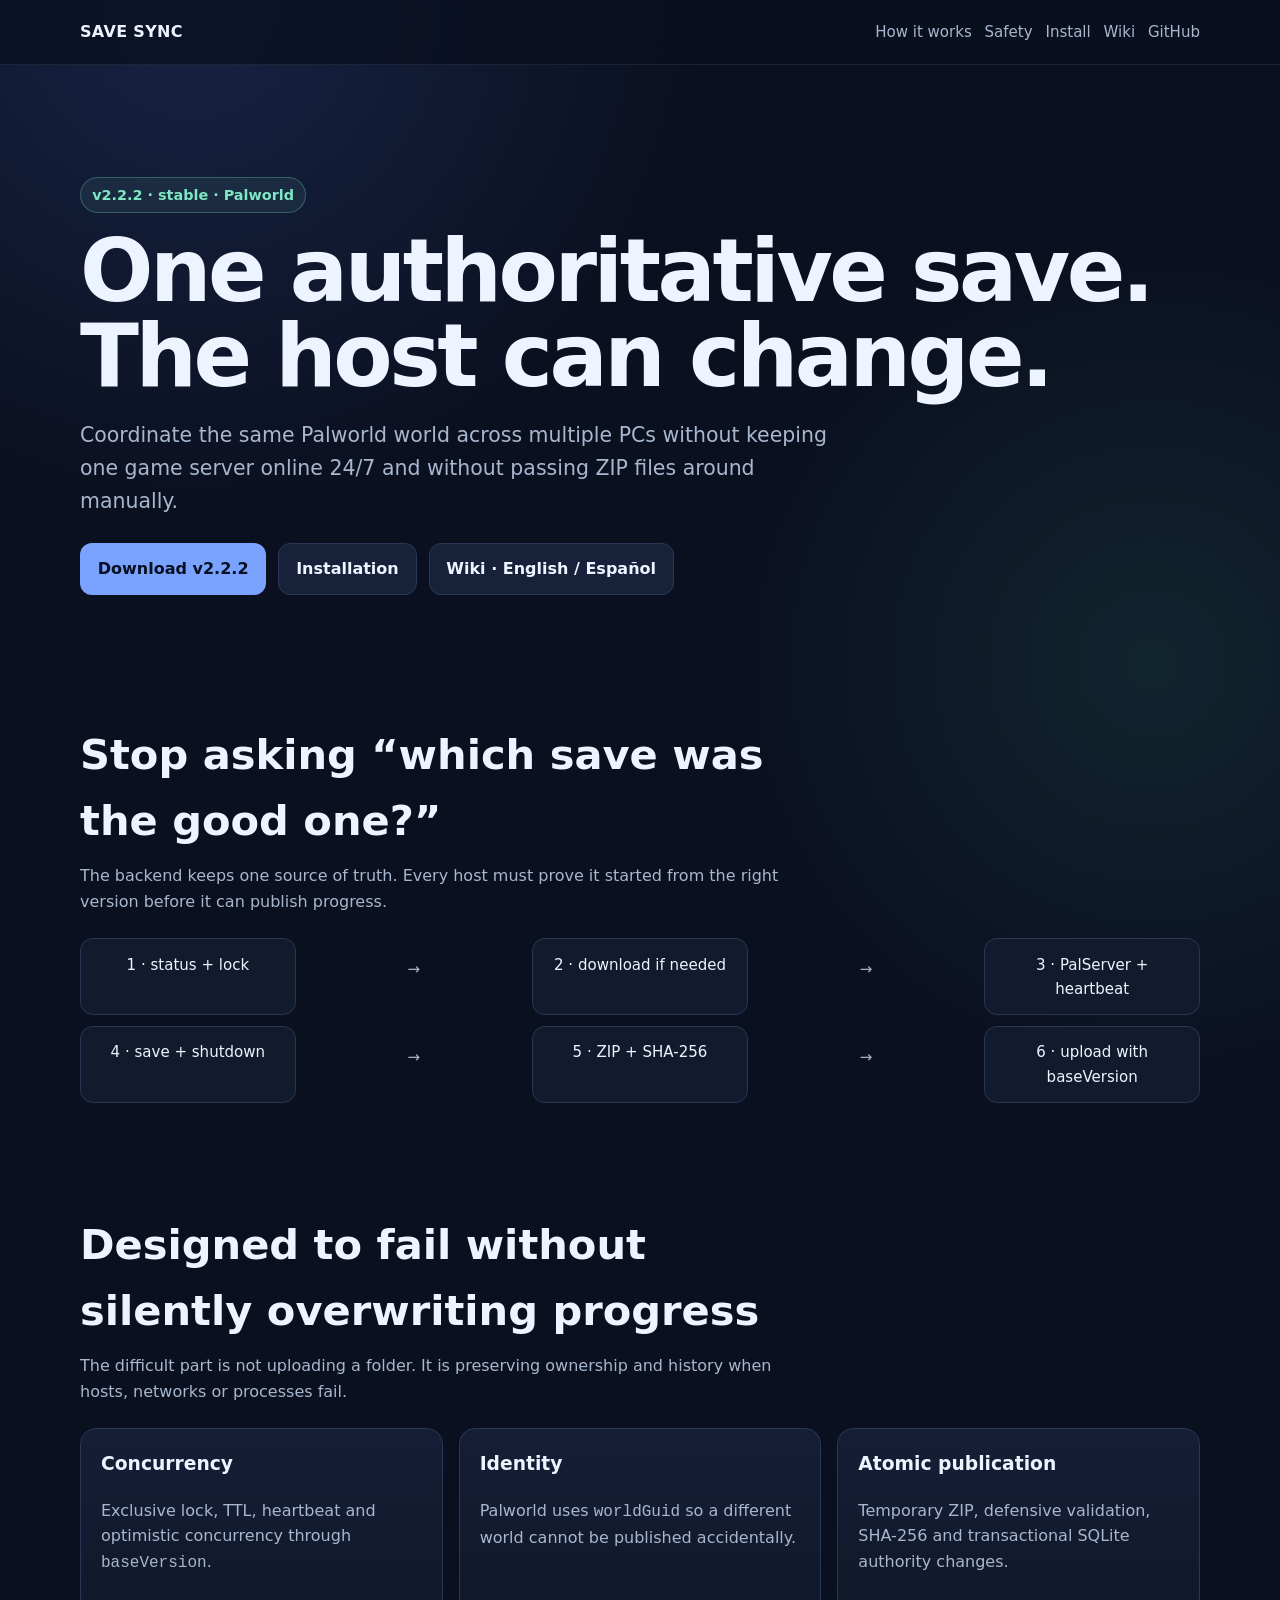
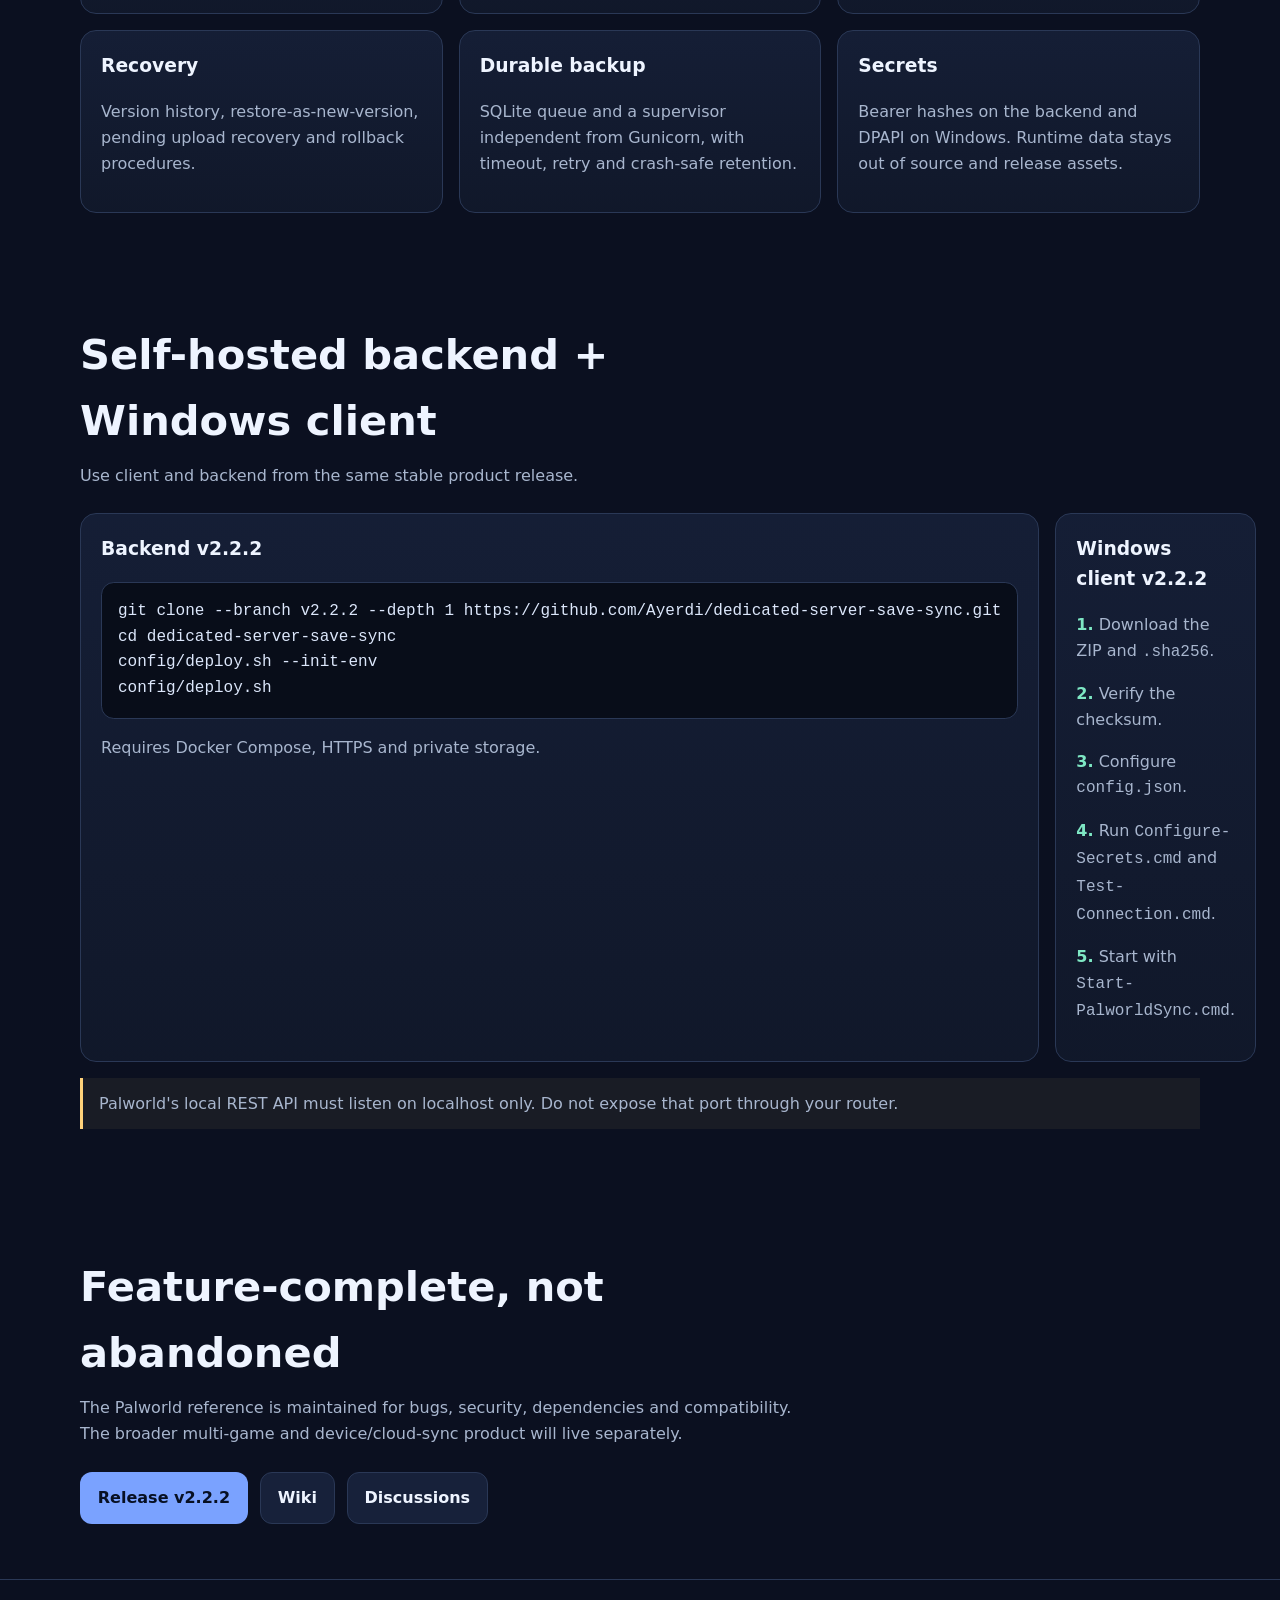
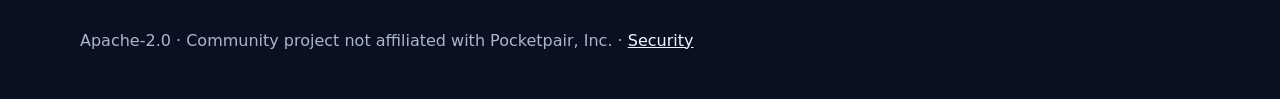
==== commit 59a23376: "docs: make English canonical and align project structure" ====
--- a/site/index.html
+++ b/site/index.html
@@ -1,149 +1,27 @@
 <!doctype html>
-<html lang="es">
+<html lang="en">
 <head>
   <meta charset="utf-8">
   <meta name="viewport" content="width=device-width, initial-scale=1">
-  <meta name="description" content="Sincronización segura de saves para alternar el servidor dedicado de Palworld entre varios PCs.">
+  <meta name="description" content="Concurrency-safe save synchronization for alternating Palworld dedicated-server hosts.">
   <link rel="canonical" href="https://ayerdi.github.io/dedicated-server-save-sync/">
-  <link rel="alternate" hreflang="es" href="https://ayerdi.github.io/dedicated-server-save-sync/">
-  <link rel="alternate" hreflang="en" href="https://ayerdi.github.io/dedicated-server-save-sync/en/">
-  <link rel="alternate" hreflang="x-default" href="https://ayerdi.github.io/dedicated-server-save-sync/">
   <meta name="theme-color" content="#0b1020">
   <title>Dedicated Server Save Sync · Palworld</title>
   <link rel="stylesheet" href="./assets/style.css">
 </head>
 <body>
-<a class="skip-link" href="#contenido">Saltar al contenido</a>
-<nav aria-label="Navegación principal">
-  <div class="wrap navbar">
-    <a class="brand" href="./">SAVE SYNC</a>
-    <div class="navlinks">
-      <a href="#como">Cómo funciona</a>
-      <a href="#seguridad">Seguridad</a>
-      <a href="#instalar">Instalar</a>
-      <a href="https://github.com/Ayerdi/dedicated-server-save-sync/wiki">Wiki</a>
-      <a href="https://github.com/Ayerdi/dedicated-server-save-sync">GitHub</a>
-      <a class="lang" href="./en/" lang="en" hreflang="en">EN</a>
-    </div>
-  </div>
-</nav>
-
-<header class="hero">
-  <div class="wrap">
-    <span class="kicker">v2.2.1 · estable · Palworld</span>
-    <h1>Tu save autoritativo.<br>El host puede cambiar.</h1>
-    <p>
-      Dedicated Server Save Sync coordina la misma partida de Palworld entre
-      varios PCs sin mantener un servidor de juego encendido 24/7 y sin pasar
-      ZIPs manualmente.
-    </p>
-    <div class="actions">
-      <a class="button primary" href="https://github.com/Ayerdi/dedicated-server-save-sync/releases/tag/v2.2.1">Descargar v2.2.1</a>
-      <a class="button" href="#instalar">Instalación</a>
-      <a class="button" href="https://github.com/Ayerdi/dedicated-server-save-sync/blob/v2.2.1/docs/ARCHITECTURE.md">Arquitectura</a>
-    </div>
-  </div>
-</header>
-
-<main id="contenido">
-<section id="como">
-  <div class="wrap">
-    <div class="section-title">
-      <h2>Evita la pregunta peligrosa: “¿cuál era el save bueno?”</h2>
-      <p>El backend mantiene una única autoridad y cada host debe demostrar que parte de la versión correcta.</p>
-    </div>
-    <div class="flow" aria-label="Flujo de inicio">
-      <div>1 · status + lock</div><div class="arrow" aria-hidden="true">→</div>
-      <div>2 · descarga si procede</div><div class="arrow" aria-hidden="true">→</div>
-      <div>3 · PalServer + heartbeat</div>
-    </div>
-    <div class="flow flow-secondary" aria-label="Flujo de publicación">
-      <div>4 · save + shutdown</div><div class="arrow" aria-hidden="true">→</div>
-      <div>5 · ZIP + SHA-256</div><div class="arrow" aria-hidden="true">→</div>
-      <div>6 · upload con baseVersion</div>
-    </div>
-  </div>
-</section>
-
-<section id="seguridad">
-  <div class="wrap">
-    <div class="section-title">
-      <h2>Diseñado para fallar sin pisar progreso</h2>
-      <p>El objetivo no es “subir una carpeta”, sino mantener invariantes incluso con dos hosts, red inestable o procesos que fallan.</p>
-    </div>
-    <div class="grid">
-      <article class="card"><h3>Concurrencia</h3><p>Lock exclusivo, TTL, heartbeat y control optimista con <code>baseVersion</code>.</p></article>
-      <article class="card"><h3>Identidad</h3><p>Palworld se valida con <code>worldGuid</code> para impedir que otro mundo se publique por error.</p></article>
-      <article class="card"><h3>Publicación atómica</h3><p>ZIP temporal, validación defensiva, SHA-256 y cambio transaccional de la autoridad SQLite.</p></article>
-      <article class="card"><h3>Recuperación</h3><p>Historial, restore como versión nueva, ZIP pendiente si una publicación no puede confirmarse y rollback operativo.</p></article>
-      <article class="card"><h3>Backup durable</h3><p>Cola SQLite y supervisor independiente de Gunicorn, con timeout, reintento, auditoría y retención crash-safe.</p></article>
-      <article class="card"><h3>Secretos</h3><p>Hashes Bearer en servidor y DPAPI en Windows. Los archivos runtime quedan fuera del repositorio y de las releases.</p></article>
-    </div>
-  </div>
-</section>
-
-<section id="instalar">
-  <div class="wrap">
-    <div class="section-title">
-      <h2>Backend self-hosted + cliente Windows</h2>
-      <p>En producción, cliente y backend deben corresponder a la misma release estable.</p>
-    </div>
-    <div class="status">
-      <div class="card">
-        <h3>Backend v2.2.1</h3>
-        <pre>git clone --branch v2.2.1 --depth 1 https://github.com/Ayerdi/dedicated-server-save-sync.git
+<a class="skip-link" href="#content">Skip to content</a>
+<nav aria-label="Primary navigation"><div class="wrap navbar"><a class="brand" href="./">SAVE SYNC</a><div class="navlinks"><a href="#how">How it works</a><a href="#safety">Safety</a><a href="#install">Install</a><a href="https://github.com/Ayerdi/dedicated-server-save-sync/wiki">Wiki</a><a href="https://github.com/Ayerdi/dedicated-server-save-sync">GitHub</a></div></div></nav>
+<header class="hero"><div class="wrap"><span class="kicker">v2.2.2 · stable · Palworld</span><h1>One authoritative save.<br>The host can change.</h1><p>Coordinate the same Palworld world across multiple PCs without keeping one game server online 24/7 and without passing ZIP files around manually.</p><div class="actions"><a class="button primary" href="https://github.com/Ayerdi/dedicated-server-save-sync/releases/tag/v2.2.2">Download v2.2.2</a><a class="button" href="#install">Installation</a><a class="button" href="https://github.com/Ayerdi/dedicated-server-save-sync/wiki">Wiki · English / Español</a></div></div></header>
+<main id="content">
+<section id="how"><div class="wrap"><div class="section-title"><h2>Stop asking “which save was the good one?”</h2><p>The backend keeps one source of truth. Every host must prove it started from the right version before it can publish progress.</p></div><div class="flow" aria-label="Session startup flow"><div>1 · status + lock</div><div class="arrow" aria-hidden="true">→</div><div>2 · download if needed</div><div class="arrow" aria-hidden="true">→</div><div>3 · PalServer + heartbeat</div></div><div class="flow flow-secondary" aria-label="Publication flow"><div>4 · save + shutdown</div><div class="arrow" aria-hidden="true">→</div><div>5 · ZIP + SHA-256</div><div class="arrow" aria-hidden="true">→</div><div>6 · upload with baseVersion</div></div></div></section>
+<section id="safety"><div class="wrap"><div class="section-title"><h2>Designed to fail without silently overwriting progress</h2><p>The difficult part is not uploading a folder. It is preserving ownership and history when hosts, networks or processes fail.</p></div><div class="grid"><article class="card"><h3>Concurrency</h3><p>Exclusive lock, TTL, heartbeat and optimistic concurrency through <code>baseVersion</code>.</p></article><article class="card"><h3>Identity</h3><p>Palworld uses <code>worldGuid</code> so a different world cannot be published accidentally.</p></article><article class="card"><h3>Atomic publication</h3><p>Temporary ZIP, defensive validation, SHA-256 and transactional SQLite authority changes.</p></article><article class="card"><h3>Recovery</h3><p>Version history, restore-as-new-version, pending upload recovery and rollback procedures.</p></article><article class="card"><h3>Durable backup</h3><p>SQLite queue and a supervisor independent from Gunicorn, with timeout, retry and crash-safe retention.</p></article><article class="card"><h3>Secrets</h3><p>Bearer hashes on the backend and DPAPI on Windows. Runtime data stays out of source and release assets.</p></article></div></div></section>
+<section id="install"><div class="wrap"><div class="section-title"><h2>Self-hosted backend + Windows client</h2><p>Use client and backend from the same stable product release.</p></div><div class="status"><div class="card"><h3>Backend v2.2.2</h3><pre>git clone --branch v2.2.2 --depth 1 https://github.com/Ayerdi/dedicated-server-save-sync.git
 cd dedicated-server-save-sync
 config/deploy.sh --init-env
-config/deploy.sh</pre>
-        <p>Requiere Docker Compose, HTTPS, almacenamiento privado y Traefik/ForwardAuth o modo API-only.</p>
-      </div>
-      <div class="card">
-        <h3>Cliente v2.2.1</h3>
-        <p><strong>1.</strong> Descarga el ZIP y su archivo <code>.sha256</code>.</p>
-        <p><strong>2.</strong> Verifica el SHA-256 antes de extraerlo.</p>
-        <p><strong>3.</strong> Copia <code>config.example.json</code> y configura URL y PalServer.</p>
-        <p><strong>4.</strong> Ejecuta <code>Configurar-secretos.cmd</code> y <code>Probar-conexion.cmd</code>.</p>
-        <p><strong>5.</strong> Inicia con <code>Iniciar-PalworldSync.cmd</code>.</p>
-      </div>
-    </div>
-    <p class="note">La REST local de Palworld debe escuchar solo en localhost. No abras ese puerto en el router.</p>
-  </div>
-</section>
-
-<section>
-  <div class="wrap">
-    <div class="section-title">
-      <h2>Estado de backup que no inventa certezas</h2>
-      <p>El panel separa si el automático está habilitado ahora de si el hook de la versión actual confirmó éxito.</p>
-    </div>
-    <div class="grid">
-      <div class="card"><h3>completed</h3><p>Existe un resultado auditado correcto para la versión vigente.</p></div>
-      <div class="card"><h3>pending</h3><p>La versión vigente tiene un trabajo de backup en la cola durable.</p></div>
-      <div class="card"><h3>unknown</h3><p>No hay evidencia suficiente; un pending antiguo se conserva y se señala de forma conservadora.</p></div>
-    </div>
-  </div>
-</section>
-
-<section>
-  <div class="wrap">
-    <div class="section-title">
-      <h2>Feature-complete, no abandonado</h2>
-      <p>v2.2.1 cierra el hardening operativo previo a la publicación pública. Continúan bugs, seguridad, dependencias y compatibilidad.</p>
-    </div>
-    <div class="actions">
-      <a class="button primary" href="https://github.com/Ayerdi/dedicated-server-save-sync/releases/tag/v2.2.1">Release v2.2.1</a>
-      <a class="button" href="https://github.com/Ayerdi/dedicated-server-save-sync/wiki">Wiki</a>
-      <a class="button" href="https://github.com/Ayerdi/dedicated-server-save-sync/discussions">Discussions</a>
-    </div>
-  </div>
-</section>
+config/deploy.sh</pre><p>Requires Docker Compose, HTTPS and private storage.</p></div><div class="card"><h3>Windows client v2.2.2</h3><p><strong>1.</strong> Download the ZIP and <code>.sha256</code>.</p><p><strong>2.</strong> Verify the checksum.</p><p><strong>3.</strong> Configure <code>config.json</code>.</p><p><strong>4.</strong> Run <code>Configure-Secrets.cmd</code> and <code>Test-Connection.cmd</code>.</p><p><strong>5.</strong> Start with <code>Start-PalworldSync.cmd</code>.</p></div></div><p class="note">Palworld's local REST API must listen on localhost only. Do not expose that port through your router.</p></div></section>
+<section><div class="wrap"><div class="section-title"><h2>Feature-complete, not abandoned</h2><p>The Palworld reference is maintained for bugs, security, dependencies and compatibility. The broader multi-game and device/cloud-sync product will live separately.</p></div><div class="actions"><a class="button primary" href="https://github.com/Ayerdi/dedicated-server-save-sync/releases/tag/v2.2.2">Release v2.2.2</a><a class="button" href="https://github.com/Ayerdi/dedicated-server-save-sync/wiki">Wiki</a><a class="button" href="https://github.com/Ayerdi/dedicated-server-save-sync/discussions">Discussions</a></div></div></section>
 </main>
-
-<footer>
-  <div class="wrap">
-    Apache-2.0 · Proyecto comunitario no afiliado con Pocketpair, Inc. ·
-    <a href="https://github.com/Ayerdi/dedicated-server-save-sync/security/policy">Seguridad</a>
-  </div>
-</footer>
+<footer><div class="wrap">Apache-2.0 · Community project not affiliated with Pocketpair, Inc. · <a href="https://github.com/Ayerdi/dedicated-server-save-sync/security/policy">Security</a></div></footer>
 </body>
 </html>
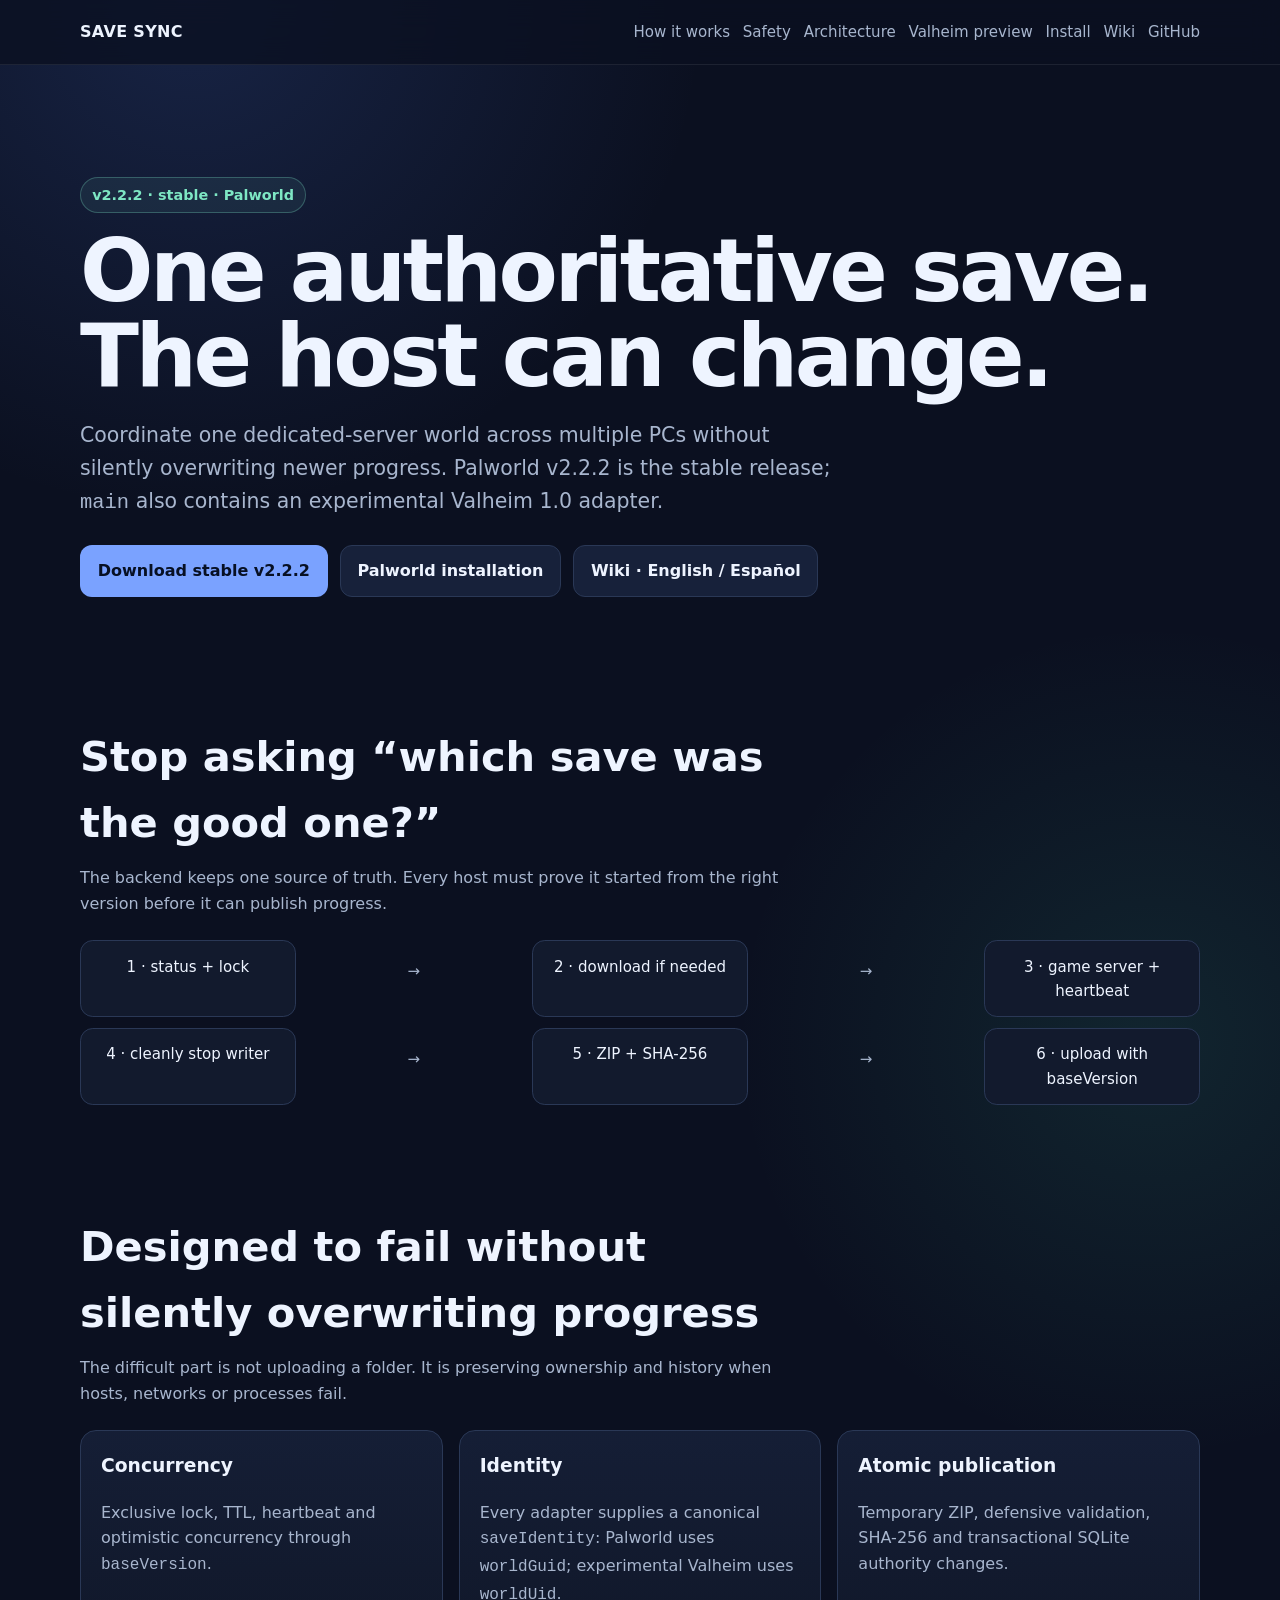
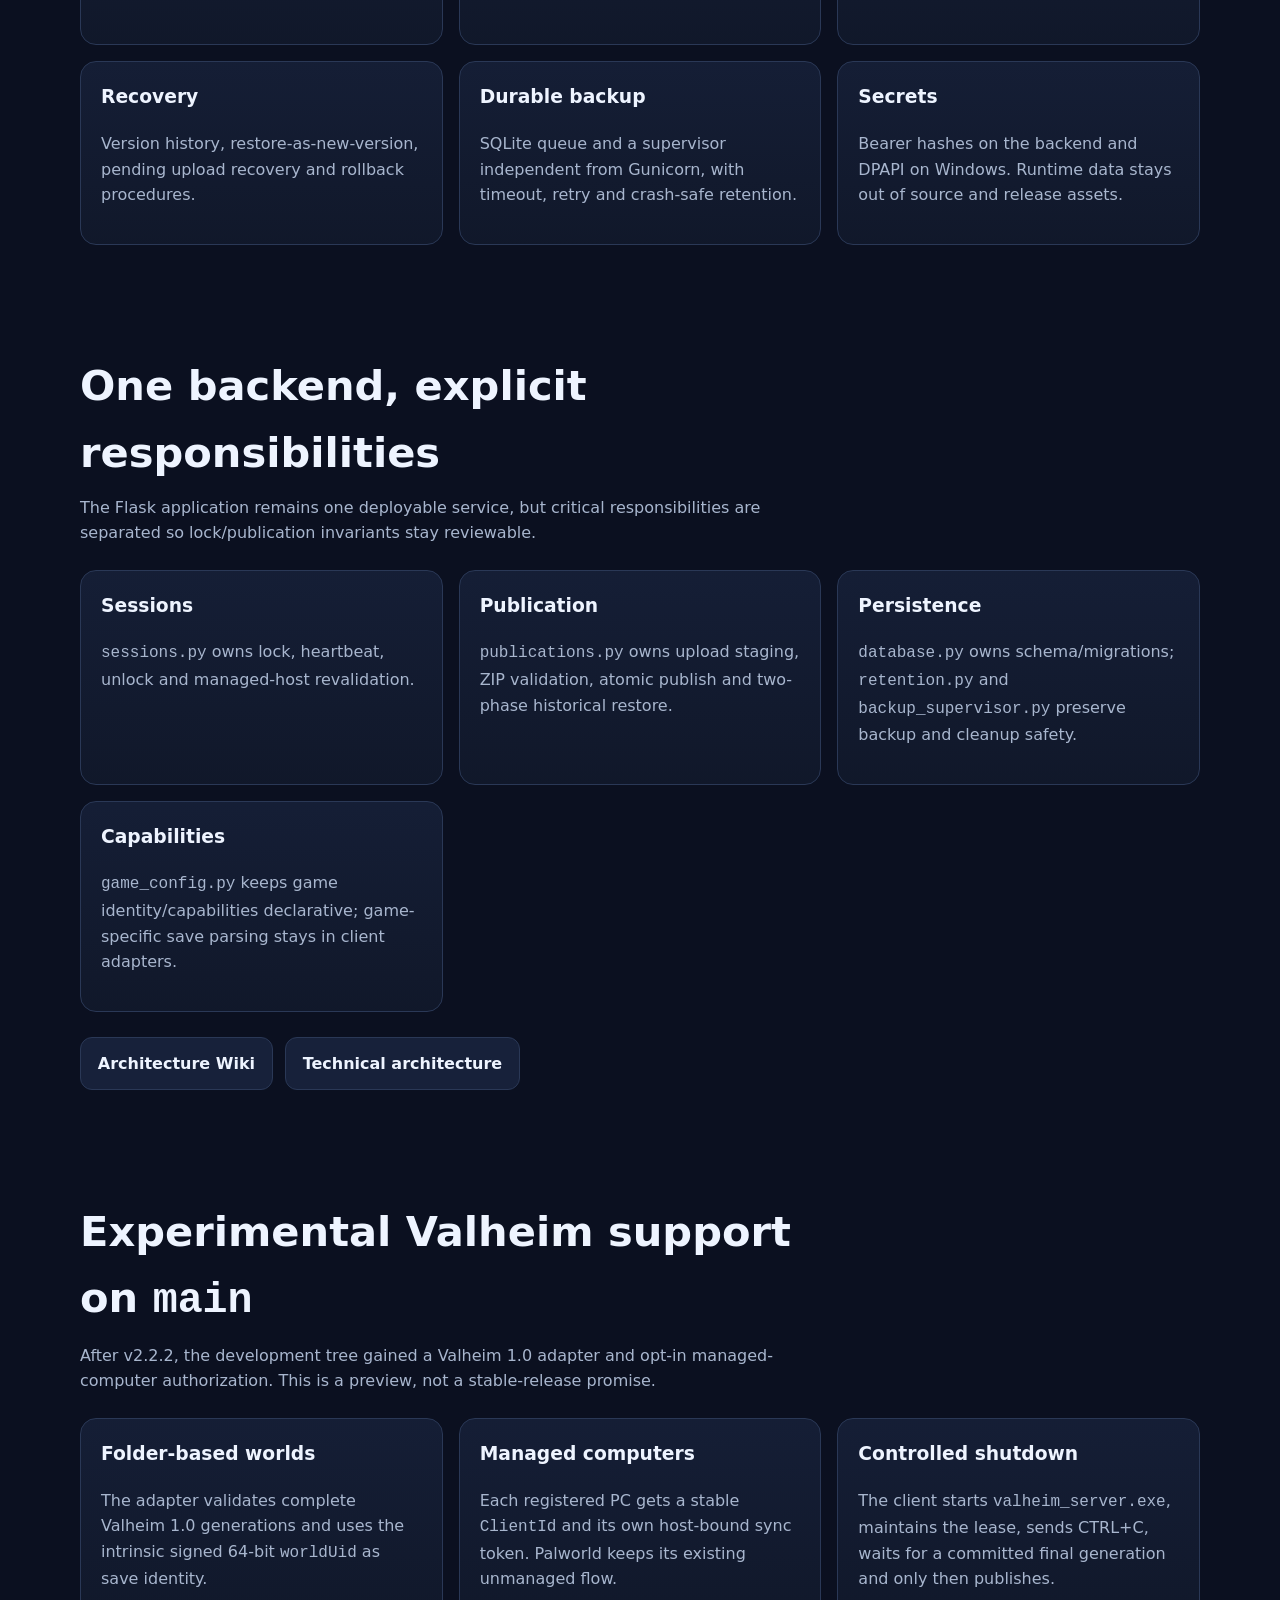
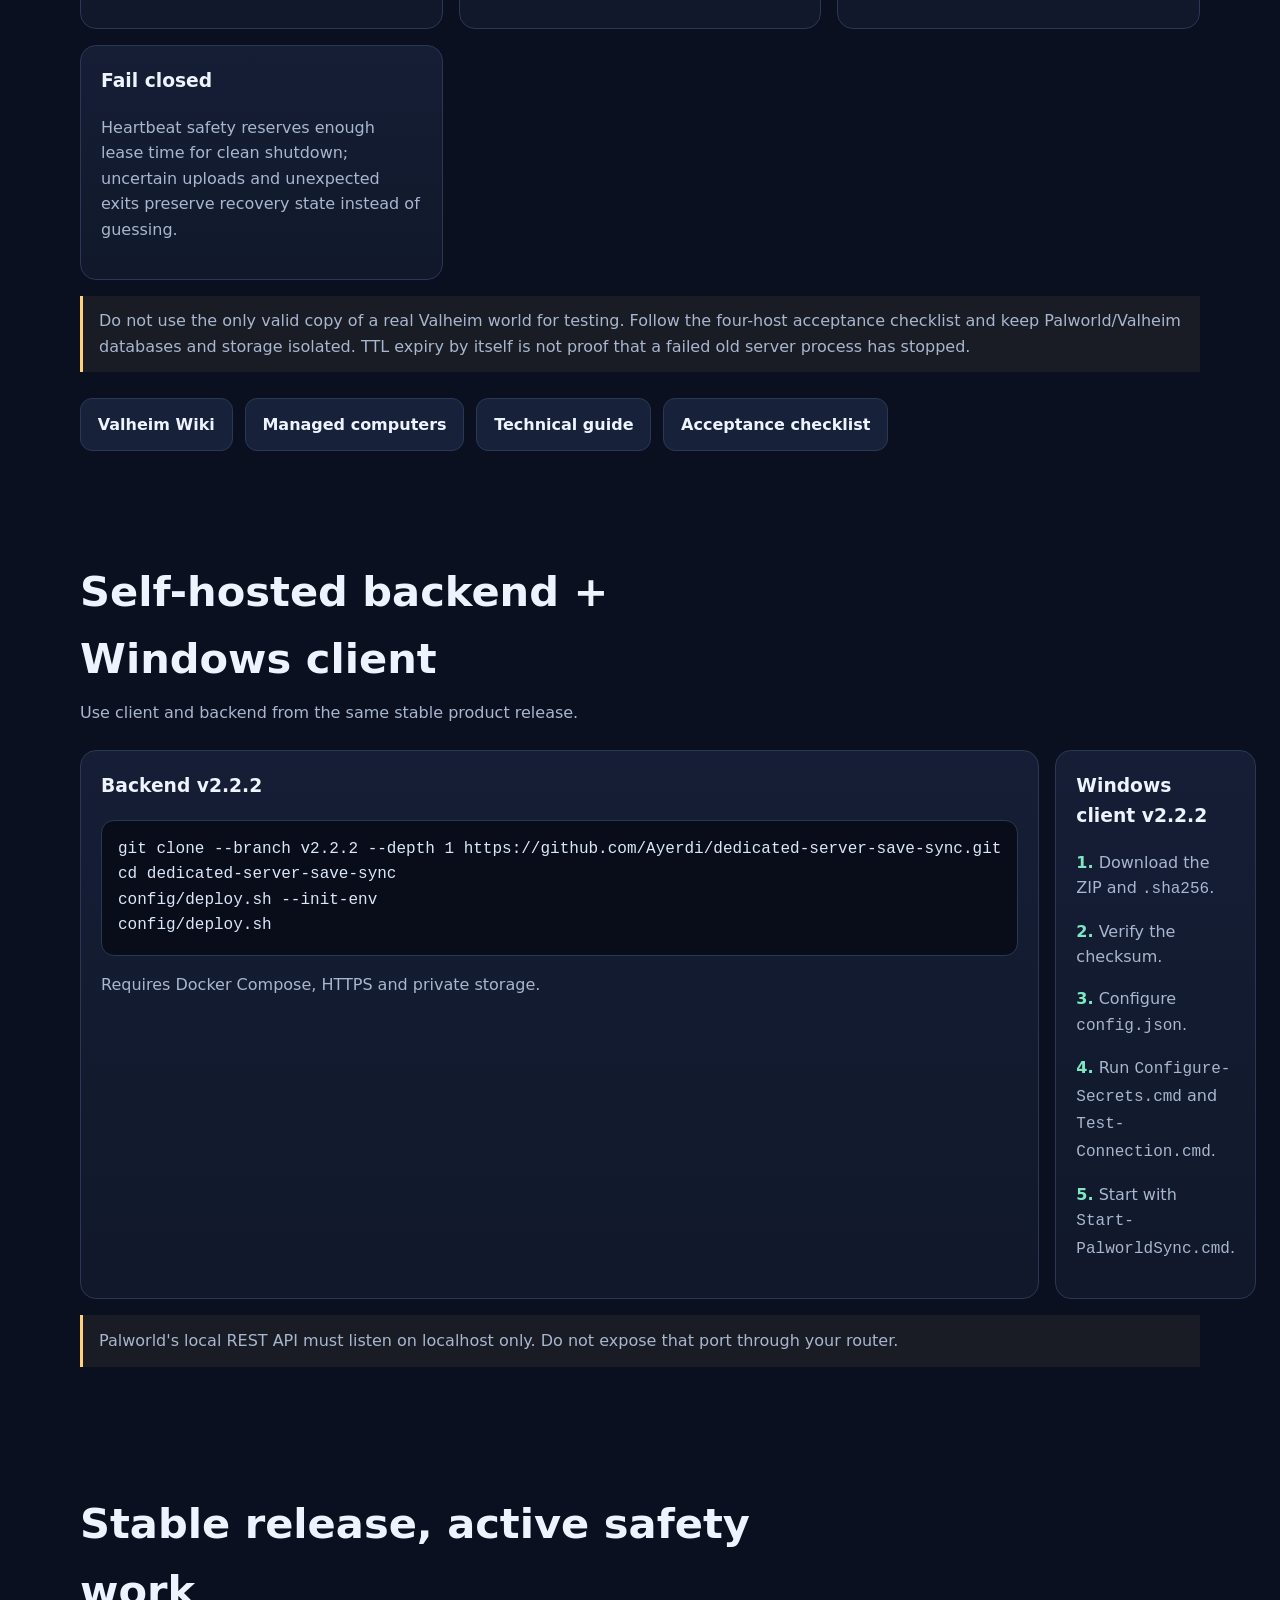
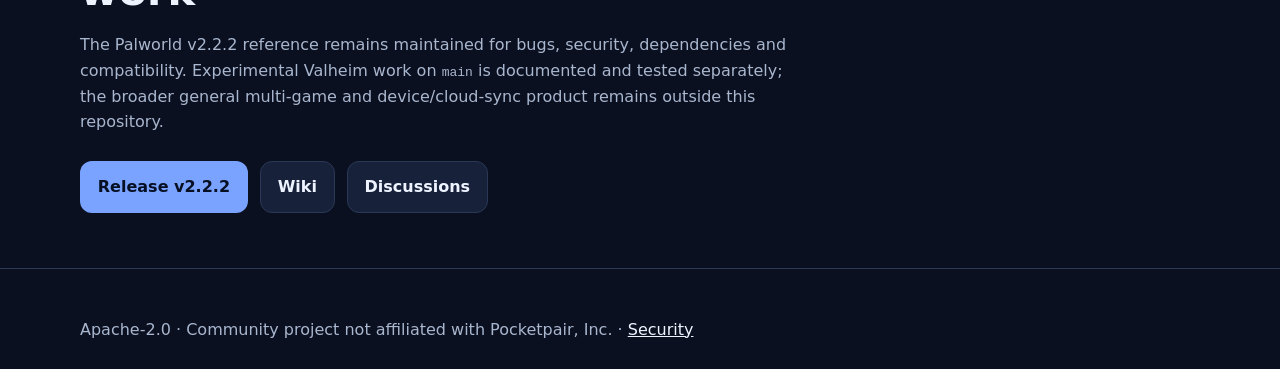
==== commit cfe58484: "docs: align public surfaces with Valheim preview" ====
--- a/site/index.html
+++ b/site/index.html
@@ -3,24 +3,26 @@
 <head>
   <meta charset="utf-8">
   <meta name="viewport" content="width=device-width, initial-scale=1">
-  <meta name="description" content="Concurrency-safe save synchronization for alternating Palworld dedicated-server hosts.">
+  <meta name="description" content="Concurrency-safe dedicated-server save synchronization: stable Palworld v2.2.2 plus an experimental Valheim adapter on main.">
   <link rel="canonical" href="https://ayerdi.github.io/dedicated-server-save-sync/">
   <meta name="theme-color" content="#0b1020">
-  <title>Dedicated Server Save Sync · Palworld</title>
+  <title>Dedicated Server Save Sync · Palworld + experimental Valheim</title>
   <link rel="stylesheet" href="./assets/style.css">
 </head>
 <body>
 <a class="skip-link" href="#content">Skip to content</a>
-<nav aria-label="Primary navigation"><div class="wrap navbar"><a class="brand" href="./">SAVE SYNC</a><div class="navlinks"><a href="#how">How it works</a><a href="#safety">Safety</a><a href="#install">Install</a><a href="https://github.com/Ayerdi/dedicated-server-save-sync/wiki">Wiki</a><a href="https://github.com/Ayerdi/dedicated-server-save-sync">GitHub</a></div></div></nav>
-<header class="hero"><div class="wrap"><span class="kicker">v2.2.2 · stable · Palworld</span><h1>One authoritative save.<br>The host can change.</h1><p>Coordinate the same Palworld world across multiple PCs without keeping one game server online 24/7 and without passing ZIP files around manually.</p><div class="actions"><a class="button primary" href="https://github.com/Ayerdi/dedicated-server-save-sync/releases/tag/v2.2.2">Download v2.2.2</a><a class="button" href="#install">Installation</a><a class="button" href="https://github.com/Ayerdi/dedicated-server-save-sync/wiki">Wiki · English / Español</a></div></div></header>
+<nav aria-label="Primary navigation"><div class="wrap navbar"><a class="brand" href="./">SAVE SYNC</a><div class="navlinks"><a href="#how">How it works</a><a href="#safety">Safety</a><a href="#architecture">Architecture</a><a href="#valheim">Valheim preview</a><a href="#install">Install</a><a href="https://github.com/Ayerdi/dedicated-server-save-sync/wiki">Wiki</a><a href="https://github.com/Ayerdi/dedicated-server-save-sync">GitHub</a></div></div></nav>
+<header class="hero"><div class="wrap"><span class="kicker">v2.2.2 · stable · Palworld</span><h1>One authoritative save.<br>The host can change.</h1><p>Coordinate one dedicated-server world across multiple PCs without silently overwriting newer progress. Palworld v2.2.2 is the stable release; <code>main</code> also contains an experimental Valheim 1.0 adapter.</p><div class="actions"><a class="button primary" href="https://github.com/Ayerdi/dedicated-server-save-sync/releases/tag/v2.2.2">Download stable v2.2.2</a><a class="button" href="#install">Palworld installation</a><a class="button" href="https://github.com/Ayerdi/dedicated-server-save-sync/wiki">Wiki · English / Español</a></div></div></header>
 <main id="content">
-<section id="how"><div class="wrap"><div class="section-title"><h2>Stop asking “which save was the good one?”</h2><p>The backend keeps one source of truth. Every host must prove it started from the right version before it can publish progress.</p></div><div class="flow" aria-label="Session startup flow"><div>1 · status + lock</div><div class="arrow" aria-hidden="true">→</div><div>2 · download if needed</div><div class="arrow" aria-hidden="true">→</div><div>3 · PalServer + heartbeat</div></div><div class="flow flow-secondary" aria-label="Publication flow"><div>4 · save + shutdown</div><div class="arrow" aria-hidden="true">→</div><div>5 · ZIP + SHA-256</div><div class="arrow" aria-hidden="true">→</div><div>6 · upload with baseVersion</div></div></div></section>
-<section id="safety"><div class="wrap"><div class="section-title"><h2>Designed to fail without silently overwriting progress</h2><p>The difficult part is not uploading a folder. It is preserving ownership and history when hosts, networks or processes fail.</p></div><div class="grid"><article class="card"><h3>Concurrency</h3><p>Exclusive lock, TTL, heartbeat and optimistic concurrency through <code>baseVersion</code>.</p></article><article class="card"><h3>Identity</h3><p>Palworld uses <code>worldGuid</code> so a different world cannot be published accidentally.</p></article><article class="card"><h3>Atomic publication</h3><p>Temporary ZIP, defensive validation, SHA-256 and transactional SQLite authority changes.</p></article><article class="card"><h3>Recovery</h3><p>Version history, restore-as-new-version, pending upload recovery and rollback procedures.</p></article><article class="card"><h3>Durable backup</h3><p>SQLite queue and a supervisor independent from Gunicorn, with timeout, retry and crash-safe retention.</p></article><article class="card"><h3>Secrets</h3><p>Bearer hashes on the backend and DPAPI on Windows. Runtime data stays out of source and release assets.</p></article></div></div></section>
+<section id="how"><div class="wrap"><div class="section-title"><h2>Stop asking “which save was the good one?”</h2><p>The backend keeps one source of truth. Every host must prove it started from the right version before it can publish progress.</p></div><div class="flow" aria-label="Session startup flow"><div>1 · status + lock</div><div class="arrow" aria-hidden="true">→</div><div>2 · download if needed</div><div class="arrow" aria-hidden="true">→</div><div>3 · game server + heartbeat</div></div><div class="flow flow-secondary" aria-label="Publication flow"><div>4 · cleanly stop writer</div><div class="arrow" aria-hidden="true">→</div><div>5 · ZIP + SHA-256</div><div class="arrow" aria-hidden="true">→</div><div>6 · upload with baseVersion</div></div></div></section>
+<section id="safety"><div class="wrap"><div class="section-title"><h2>Designed to fail without silently overwriting progress</h2><p>The difficult part is not uploading a folder. It is preserving ownership and history when hosts, networks or processes fail.</p></div><div class="grid"><article class="card"><h3>Concurrency</h3><p>Exclusive lock, TTL, heartbeat and optimistic concurrency through <code>baseVersion</code>.</p></article><article class="card"><h3>Identity</h3><p>Every adapter supplies a canonical <code>saveIdentity</code>: Palworld uses <code>worldGuid</code>; experimental Valheim uses <code>worldUid</code>.</p></article><article class="card"><h3>Atomic publication</h3><p>Temporary ZIP, defensive validation, SHA-256 and transactional SQLite authority changes.</p></article><article class="card"><h3>Recovery</h3><p>Version history, restore-as-new-version, pending upload recovery and rollback procedures.</p></article><article class="card"><h3>Durable backup</h3><p>SQLite queue and a supervisor independent from Gunicorn, with timeout, retry and crash-safe retention.</p></article><article class="card"><h3>Secrets</h3><p>Bearer hashes on the backend and DPAPI on Windows. Runtime data stays out of source and release assets.</p></article></div></div></section>
+<section id="architecture"><div class="wrap"><div class="section-title"><h2>One backend, explicit responsibilities</h2><p>The Flask application remains one deployable service, but critical responsibilities are separated so lock/publication invariants stay reviewable.</p></div><div class="grid"><article class="card"><h3>Sessions</h3><p><code>sessions.py</code> owns lock, heartbeat, unlock and managed-host revalidation.</p></article><article class="card"><h3>Publication</h3><p><code>publications.py</code> owns upload staging, ZIP validation, atomic publish and two-phase historical restore.</p></article><article class="card"><h3>Persistence</h3><p><code>database.py</code> owns schema/migrations; <code>retention.py</code> and <code>backup_supervisor.py</code> preserve backup and cleanup safety.</p></article><article class="card"><h3>Capabilities</h3><p><code>game_config.py</code> keeps game identity/capabilities declarative; game-specific save parsing stays in client adapters.</p></article></div><div class="actions"><a class="button" href="https://github.com/Ayerdi/dedicated-server-save-sync/wiki/Architecture">Architecture Wiki</a><a class="button" href="https://github.com/Ayerdi/dedicated-server-save-sync/blob/main/docs/ARCHITECTURE.md">Technical architecture</a></div></div></section>
+<section id="valheim"><div class="wrap"><div class="section-title"><h2>Experimental Valheim support on <code>main</code></h2><p>After v2.2.2, the development tree gained a Valheim 1.0 adapter and opt-in managed-computer authorization. This is a preview, not a stable-release promise.</p></div><div class="grid"><article class="card"><h3>Folder-based worlds</h3><p>The adapter validates complete Valheim 1.0 generations and uses the intrinsic signed 64-bit <code>worldUid</code> as save identity.</p></article><article class="card"><h3>Managed computers</h3><p>Each registered PC gets a stable <code>ClientId</code> and its own host-bound sync token. Palworld keeps its existing unmanaged flow.</p></article><article class="card"><h3>Controlled shutdown</h3><p>The client starts <code>valheim_server.exe</code>, maintains the lease, sends CTRL+C, waits for a committed final generation and only then publishes.</p></article><article class="card"><h3>Fail closed</h3><p>Heartbeat safety reserves enough lease time for clean shutdown; uncertain uploads and unexpected exits preserve recovery state instead of guessing.</p></article></div><p class="note">Do not use the only valid copy of a real Valheim world for testing. Follow the four-host acceptance checklist and keep Palworld/Valheim databases and storage isolated. TTL expiry by itself is not proof that a failed old server process has stopped.</p><div class="actions"><a class="button" href="https://github.com/Ayerdi/dedicated-server-save-sync/wiki/Valheim-Experimental">Valheim Wiki</a><a class="button" href="https://github.com/Ayerdi/dedicated-server-save-sync/wiki/Managed-Computers">Managed computers</a><a class="button" href="https://github.com/Ayerdi/dedicated-server-save-sync/blob/main/docs/VALHEIM.md">Technical guide</a><a class="button" href="https://github.com/Ayerdi/dedicated-server-save-sync/blob/main/client/MANUAL-ACCEPTANCE-VALHEIM.md">Acceptance checklist</a></div></div></section>
 <section id="install"><div class="wrap"><div class="section-title"><h2>Self-hosted backend + Windows client</h2><p>Use client and backend from the same stable product release.</p></div><div class="status"><div class="card"><h3>Backend v2.2.2</h3><pre>git clone --branch v2.2.2 --depth 1 https://github.com/Ayerdi/dedicated-server-save-sync.git
 cd dedicated-server-save-sync
 config/deploy.sh --init-env
 config/deploy.sh</pre><p>Requires Docker Compose, HTTPS and private storage.</p></div><div class="card"><h3>Windows client v2.2.2</h3><p><strong>1.</strong> Download the ZIP and <code>.sha256</code>.</p><p><strong>2.</strong> Verify the checksum.</p><p><strong>3.</strong> Configure <code>config.json</code>.</p><p><strong>4.</strong> Run <code>Configure-Secrets.cmd</code> and <code>Test-Connection.cmd</code>.</p><p><strong>5.</strong> Start with <code>Start-PalworldSync.cmd</code>.</p></div></div><p class="note">Palworld's local REST API must listen on localhost only. Do not expose that port through your router.</p></div></section>
-<section><div class="wrap"><div class="section-title"><h2>Feature-complete, not abandoned</h2><p>The Palworld reference is maintained for bugs, security, dependencies and compatibility. The broader multi-game and device/cloud-sync product will live separately.</p></div><div class="actions"><a class="button primary" href="https://github.com/Ayerdi/dedicated-server-save-sync/releases/tag/v2.2.2">Release v2.2.2</a><a class="button" href="https://github.com/Ayerdi/dedicated-server-save-sync/wiki">Wiki</a><a class="button" href="https://github.com/Ayerdi/dedicated-server-save-sync/discussions">Discussions</a></div></div></section>
+<section><div class="wrap"><div class="section-title"><h2>Stable release, active safety work</h2><p>The Palworld v2.2.2 reference remains maintained for bugs, security, dependencies and compatibility. Experimental Valheim work on <code>main</code> is documented and tested separately; the broader general multi-game and device/cloud-sync product remains outside this repository.</p></div><div class="actions"><a class="button primary" href="https://github.com/Ayerdi/dedicated-server-save-sync/releases/tag/v2.2.2">Release v2.2.2</a><a class="button" href="https://github.com/Ayerdi/dedicated-server-save-sync/wiki">Wiki</a><a class="button" href="https://github.com/Ayerdi/dedicated-server-save-sync/discussions">Discussions</a></div></div></section>
 </main>
 <footer><div class="wrap">Apache-2.0 · Community project not affiliated with Pocketpair, Inc. · <a href="https://github.com/Ayerdi/dedicated-server-save-sync/security/policy">Security</a></div></footer>
 </body>
